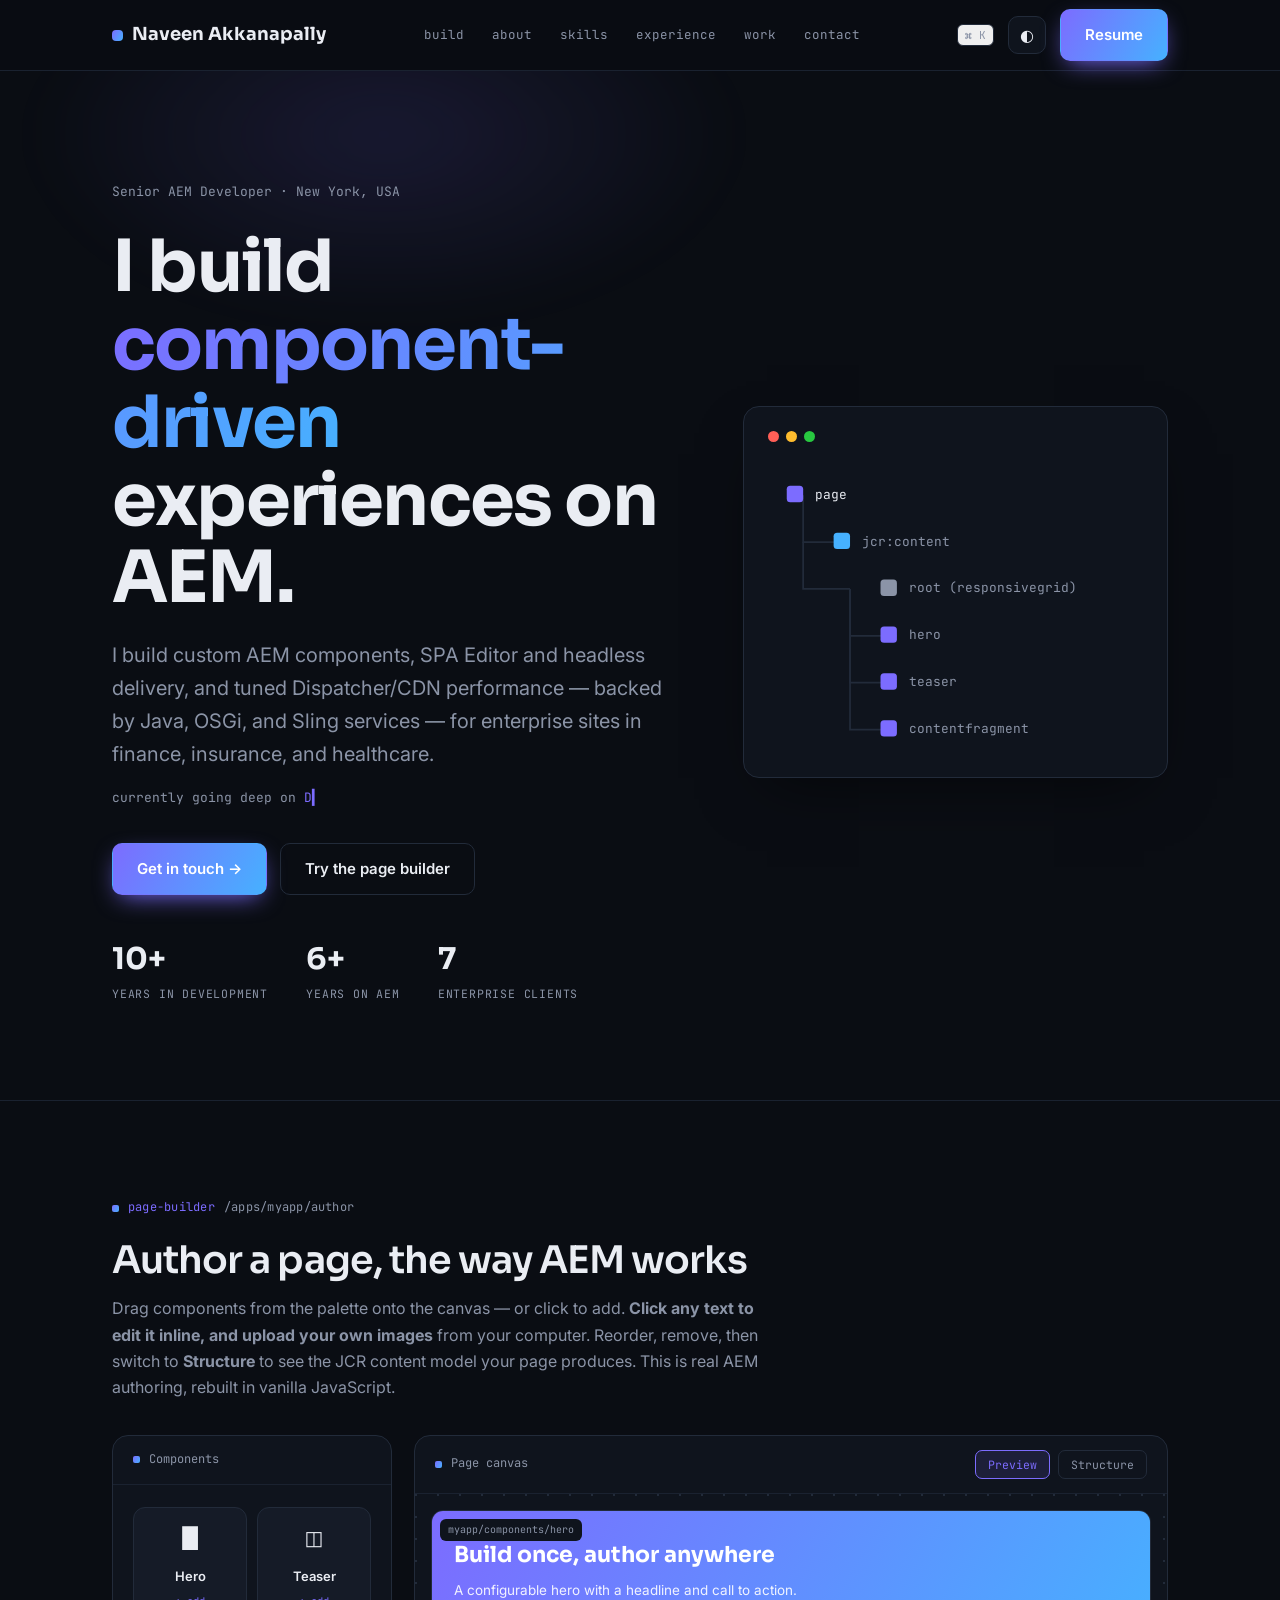
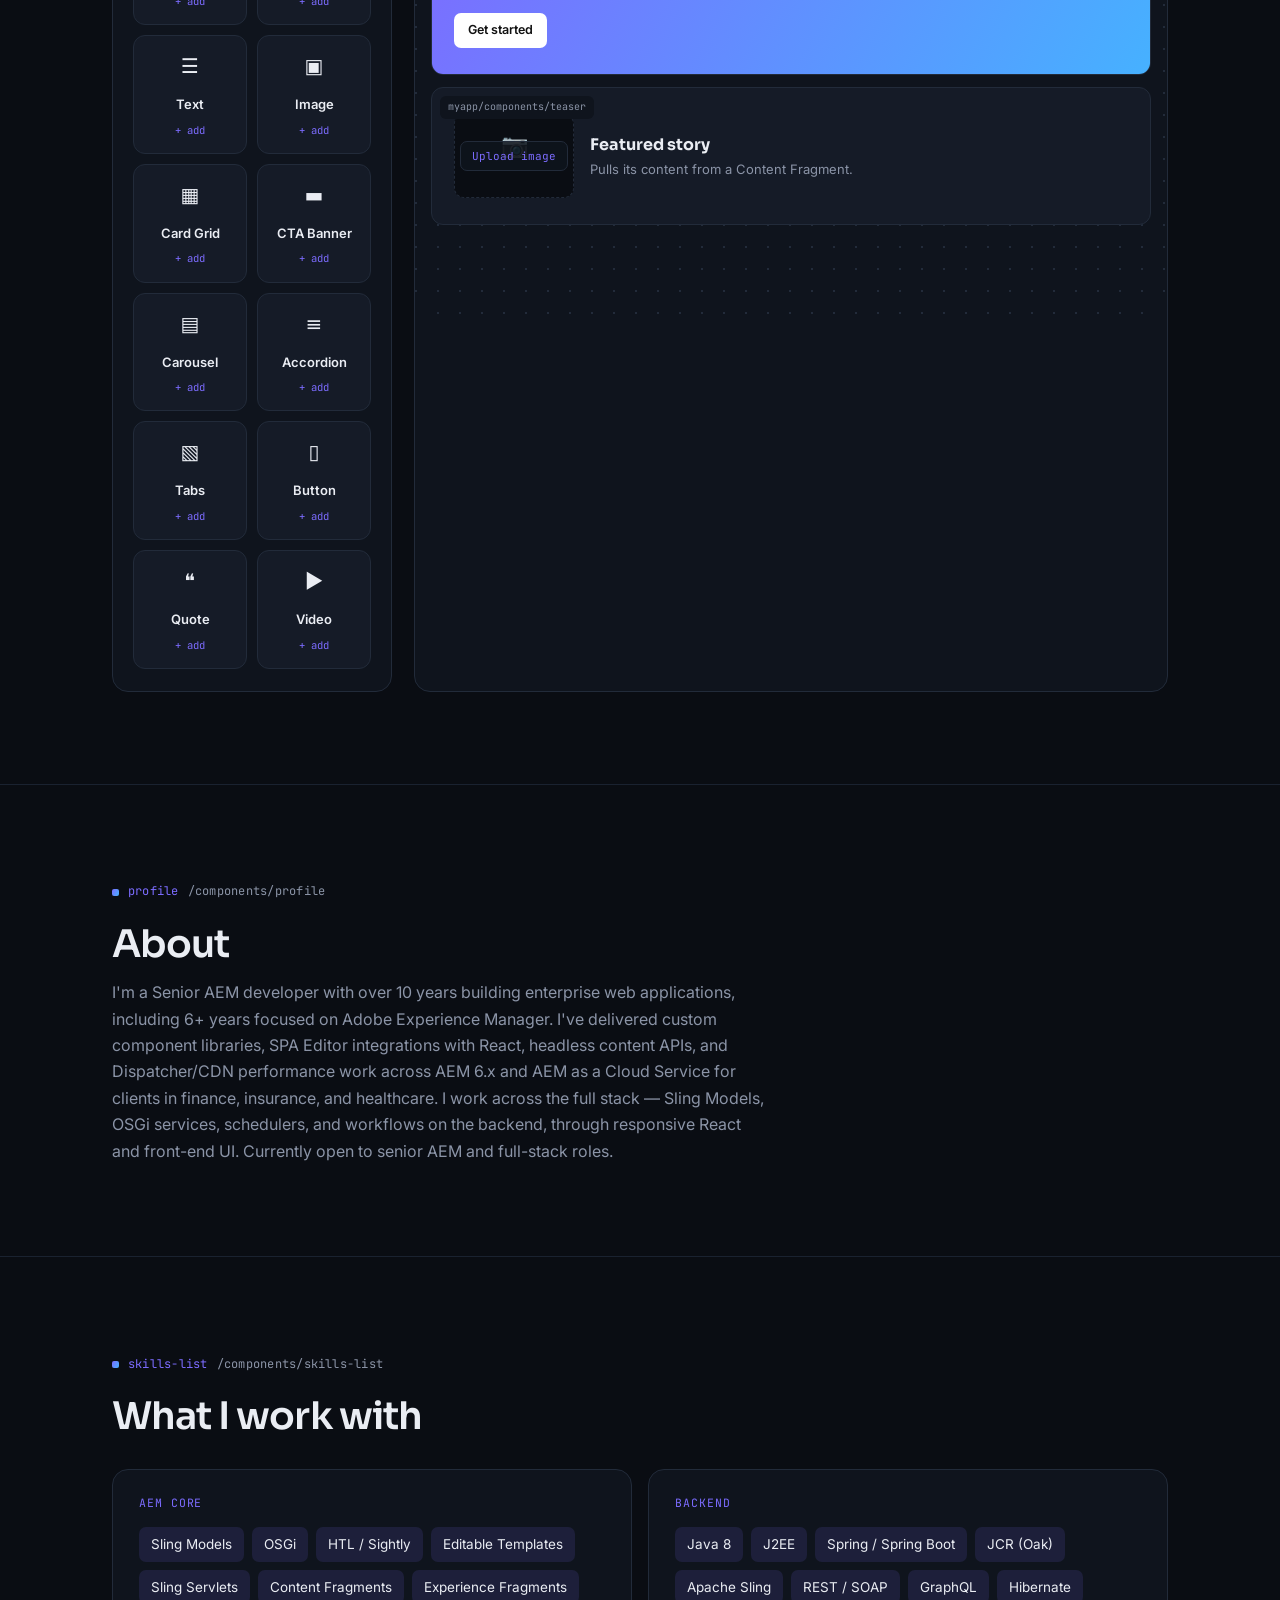
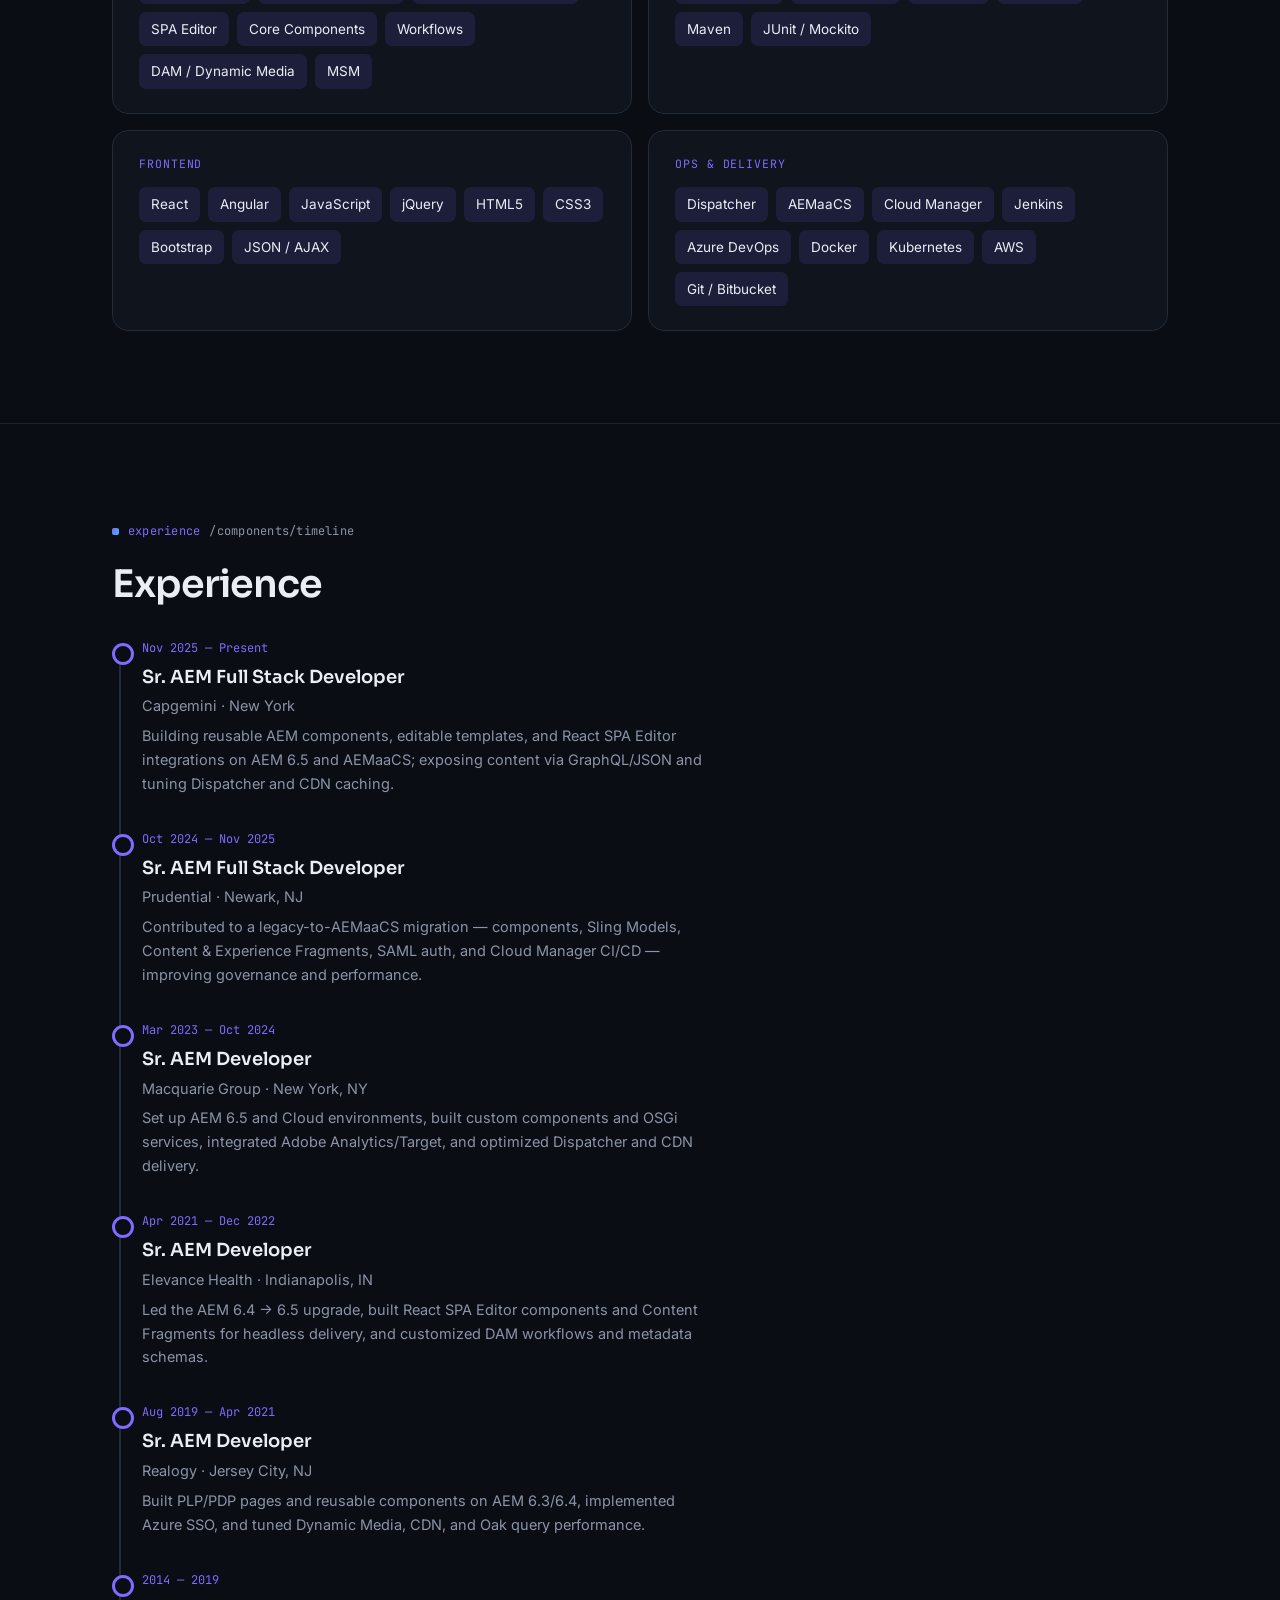
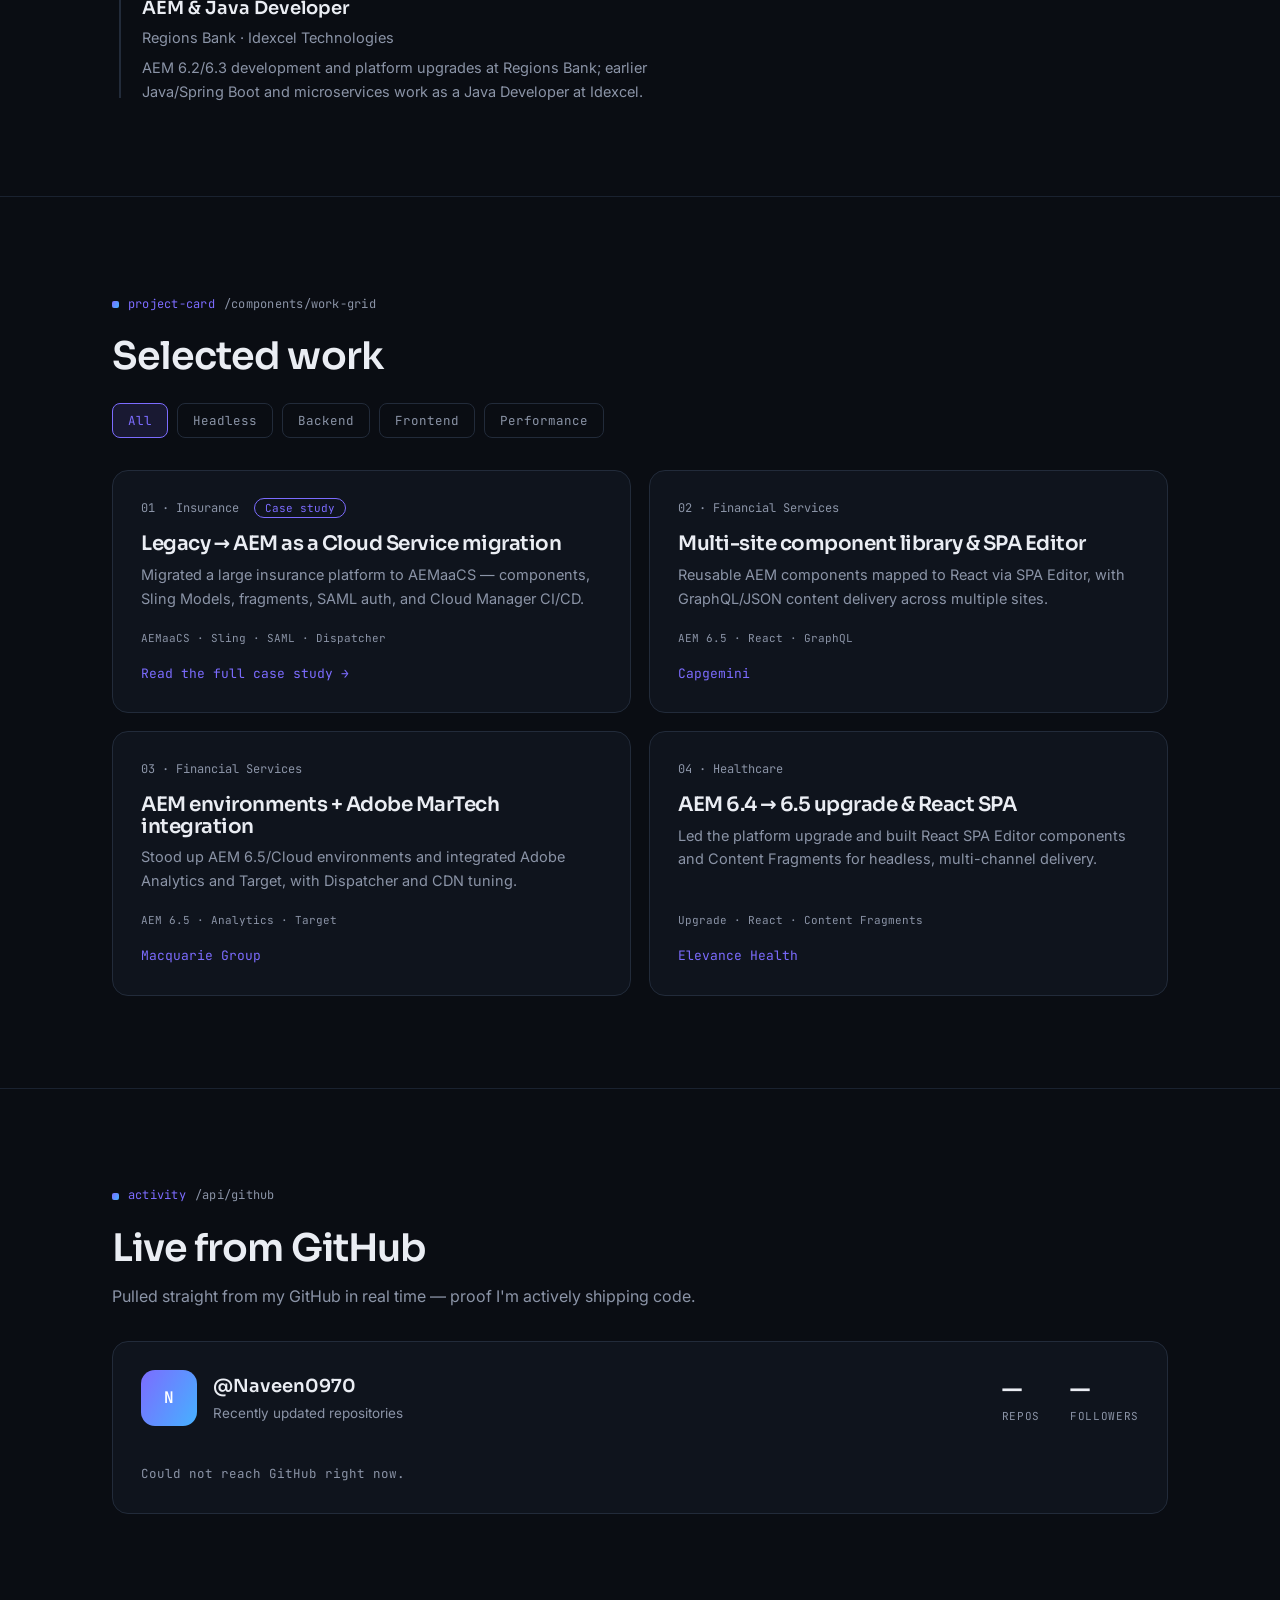
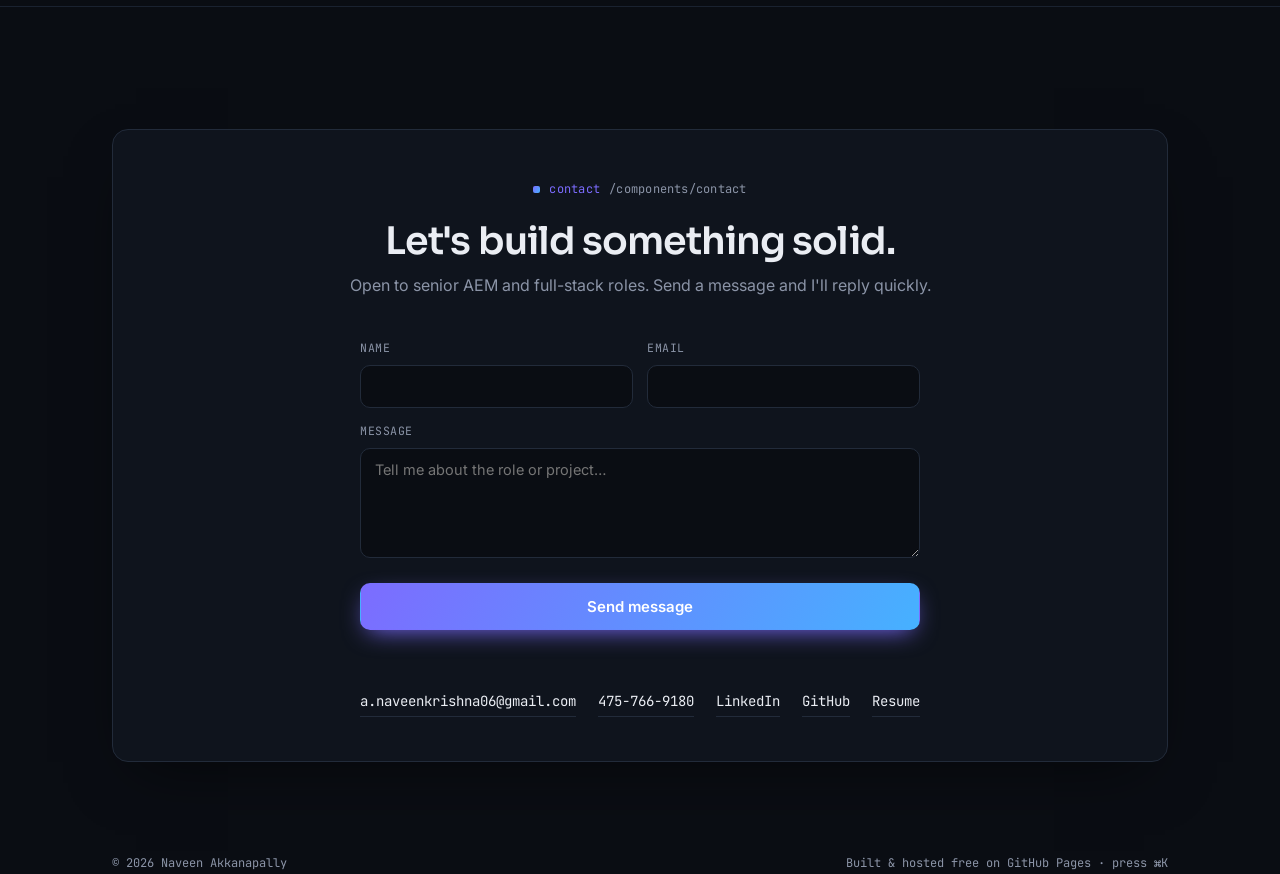
==== index.html @ 779c5dab "Add files via upload Add portfolio" ====
<!DOCTYPE html>
<!--
  ============================================================
  AEM DEVELOPER PORTFOLIO  — main page (v2, interactive)
  Edit anything in [SQUARE BRACKETS]. Deploy steps are in README.md
  ============================================================
-->
<html lang="en" data-theme="dark">
<head>
<meta charset="UTF-8" />
<meta name="viewport" content="width=device-width, initial-scale=1.0" />
<title>Naveen Akkanapally — Sr. AEM Developer</title>
<meta name="description" content="Naveen Akkanapally is a Senior AEM developer with 10+ years in enterprise web development and 6+ years on Adobe Experience Manager — component architecture, SPA Editor, headless delivery, and performance." />
<meta property="og:title" content="Naveen Akkanapally — Sr. AEM Developer" />
<meta property="og:description" content="Component-driven experiences on Adobe Experience Manager." />
<meta property="og:type" content="website" />
<link rel="icon" href="data:image/svg+xml,%3Csvg xmlns='http://www.w3.org/2000/svg' viewBox='0 0 32 32'%3E%3Crect width='32' height='32' rx='8' fill='%237C6CFF'/%3E%3Ctext x='16' y='22' font-size='16' font-family='monospace' fill='white' text-anchor='middle'%3EA%3C/text%3E%3C/svg%3E" />
<link rel="preconnect" href="https://fonts.googleapis.com" />
<link rel="preconnect" href="https://fonts.gstatic.com" crossorigin />
<link href="https://fonts.googleapis.com/css2?family=Sora:wght@400;500;600;700&family=Inter:wght@400;500;600&family=JetBrains+Mono:wght@400;500&display=swap" rel="stylesheet" />
<link rel="stylesheet" href="style.css" />
</head>
<body>

<div class="scroll-progress" id="scrollProgress"></div>

<nav class="nav">
  <div class="wrap nav-inner">
    <div class="brand"><span class="dot"></span>Naveen Akkanapally</div>
    <div class="nav-mid">
      <a href="#playground">build</a>
      <a href="#about">about</a>
      <a href="#skills">skills</a>
      <a href="#experience">experience</a>
      <a href="#work">work</a>
      <a href="#contact">contact</a>
    </div>
    <div class="nav-right">
      <button class="kbd-hint" id="cmdkTrigger" aria-label="Open command palette">&#8984; K</button>
      <button class="theme-toggle" id="themeToggle" aria-label="Toggle light/dark theme">&#9680;</button>
      <a class="btn btn-primary" href="[link-to-resume.pdf]">Resume</a>
    </div>
  </div>
</nav>

<!-- ============ HERO ============ -->
<header class="hero">
  <div class="hero-glow"></div>
  <div class="wrap hero-grid">
    <div>
      <div class="role">Senior AEM Developer &middot; New York, USA</div>
      <h1>I build <span class="grad-text">component-driven</span> experiences on AEM.</h1>
      <p class="lead">I build custom AEM components, SPA Editor and headless delivery, and tuned Dispatcher/CDN performance — backed by Java, OSGi, and Sling services — for enterprise sites in finance, insurance, and healthcare.</p>
      <div class="rotator-line">currently going deep on <span class="rotator" id="rotator"></span></div>
      <div class="cta-row">
        <a class="btn btn-primary" href="#contact">Get in touch &rarr;</a>
        <a class="btn btn-ghost" href="#playground">Try the page builder</a>
      </div>
      <div class="stat-row">
        <div class="stat"><div class="n">10+</div><div class="l">Years in development</div></div>
        <div class="stat"><div class="n">6+</div><div class="l">Years on AEM</div></div>
        <div class="stat"><div class="n">7</div><div class="l">Enterprise clients</div></div>
      </div>
    </div>
    <div class="tree-card reveal">
      <div class="barbar"><i></i><i></i><i></i></div>
      <div class="tree">
        <svg viewBox="0 0 320 250" xmlns="http://www.w3.org/2000/svg" id="treeSvg">
          <g stroke="var(--border)" stroke-width="1.5" fill="none" class="tlines">
            <path d="M30 30 V70 H70" /><path d="M30 70 V110 H70" />
            <path d="M70 110 V150 H110" /><path d="M70 110 V190 H110" /><path d="M70 110 V230 H110" />
          </g>
          <g class="tnodes">
            <g class="tnode"><rect x="16" y="22" width="14" height="14" rx="3" fill="var(--accent)"/><text x="40" y="33" class="node-label root">page</text></g>
            <g class="tnode"><rect x="56" y="62" width="14" height="14" rx="3" fill="var(--accent-2)"/><text x="80" y="73" class="node-label">jcr:content</text></g>
            <g class="tnode"><rect x="96" y="102" width="14" height="14" rx="3" fill="var(--muted)"/><text x="120" y="113" class="node-label">root (responsivegrid)</text></g>
            <g class="tnode"><rect x="96" y="142" width="14" height="14" rx="3" fill="var(--accent)"/><text x="120" y="153" class="node-label">hero</text></g>
            <g class="tnode"><rect x="96" y="182" width="14" height="14" rx="3" fill="var(--accent)"/><text x="120" y="193" class="node-label">teaser</text></g>
            <g class="tnode"><rect x="96" y="222" width="14" height="14" rx="3" fill="var(--accent)"/><text x="120" y="233" class="node-label">contentfragment</text></g>
          </g>
        </svg>
      </div>
    </div>
  </div>
</header>

<!-- ============ PAGE BUILDER (centerpiece) ============ -->
<section id="playground">
  <div class="wrap">
    <div class="eyebrow reveal">page-builder <span class="dim">/apps/myapp/author</span></div>
    <h2 class="reveal">Author a page, the way AEM works</h2>
    <p class="body reveal">Drag components from the palette onto the canvas — or click to add. <strong>Click any text to edit it inline, and upload your own images</strong> from your computer. Reorder, remove, then switch to <strong>Structure</strong> to see the JCR content model your page produces. This is real AEM authoring, rebuilt in vanilla JavaScript.</p>

    <div class="builder" id="builder">
      <div class="builder-grid reveal">
        <!-- palette -->
        <div class="palette panel">
          <div class="panel-head"><span class="d"></span>Components</div>
          <div class="panel-body">
            <div class="palette-item" draggable="true" data-type="hero"><span class="ico">&#9608;</span><span class="nm">Hero</span><span class="add">+ add</span></div>
            <div class="palette-item" draggable="true" data-type="teaser"><span class="ico">&#9707;</span><span class="nm">Teaser</span><span class="add">+ add</span></div>
            <div class="palette-item" draggable="true" data-type="text"><span class="ico">&#9776;</span><span class="nm">Text</span><span class="add">+ add</span></div>
            <div class="palette-item" draggable="true" data-type="image"><span class="ico">&#9635;</span><span class="nm">Image</span><span class="add">+ add</span></div>
            <div class="palette-item" draggable="true" data-type="grid"><span class="ico">&#9638;</span><span class="nm">Card Grid</span><span class="add">+ add</span></div>
            <div class="palette-item" draggable="true" data-type="cta"><span class="ico">&#9644;</span><span class="nm">CTA Banner</span><span class="add">+ add</span></div>
            <div class="palette-item" draggable="true" data-type="carousel"><span class="ico">&#9636;</span><span class="nm">Carousel</span><span class="add">+ add</span></div>
            <div class="palette-item" draggable="true" data-type="accordion"><span class="ico">&#8801;</span><span class="nm">Accordion</span><span class="add">+ add</span></div>
            <div class="palette-item" draggable="true" data-type="tabs"><span class="ico">&#9639;</span><span class="nm">Tabs</span><span class="add">+ add</span></div>
            <div class="palette-item" draggable="true" data-type="button"><span class="ico">&#9647;</span><span class="nm">Button</span><span class="add">+ add</span></div>
            <div class="palette-item" draggable="true" data-type="quote"><span class="ico">&#10077;</span><span class="nm">Quote</span><span class="add">+ add</span></div>
            <div class="palette-item" draggable="true" data-type="video"><span class="ico">&#9654;</span><span class="nm">Video</span><span class="add">+ add</span></div>
          </div>
        </div>
        <!-- canvas -->
        <div class="panel canvas-wrap">
          <div class="panel-head"><span class="d"></span>Page canvas
            <div class="builder-tabs">
              <button id="tabPreview" class="active">Preview</button>
              <button id="tabStructure">Structure</button>
            </div>
          </div>
          <div class="canvas" id="canvas"></div>
          <div class="structure-view" id="structureView"></div>
        </div>
      </div>
    </div>
  </div>
</section>

<!-- ============ ABOUT ============ -->
<section id="about">
  <div class="wrap">
    <div class="eyebrow reveal">profile <span class="dim">/components/profile</span></div>
    <h2 class="reveal">About</h2>
    <p class="body reveal">I'm a Senior AEM developer with over 10 years building enterprise web applications, including 6+ years focused on Adobe Experience Manager. I've delivered custom component libraries, SPA Editor integrations with React, headless content APIs, and Dispatcher/CDN performance work across AEM 6.x and AEM as a Cloud Service for clients in finance, insurance, and healthcare. I work across the full stack — Sling Models, OSGi services, schedulers, and workflows on the backend, through responsive React and front-end UI. Currently open to senior AEM and full-stack roles.</p>
  </div>
</section>

<!-- ============ SKILLS ============ -->
<section id="skills">
  <div class="wrap">
    <div class="eyebrow reveal">skills-list <span class="dim">/components/skills-list</span></div>
    <h2 class="reveal">What I work with</h2>
    <div class="skills-grid">
      <div class="skill-card reveal"><div class="label">AEM Core</div><div class="chips"><span class="chip">Sling Models</span><span class="chip">OSGi</span><span class="chip">HTL / Sightly</span><span class="chip">Editable Templates</span><span class="chip">Sling Servlets</span><span class="chip">Content Fragments</span><span class="chip">Experience Fragments</span><span class="chip">SPA Editor</span><span class="chip">Core Components</span><span class="chip">Workflows</span><span class="chip">DAM / Dynamic Media</span><span class="chip">MSM</span></div></div>
      <div class="skill-card reveal"><div class="label">Backend</div><div class="chips"><span class="chip">Java 8</span><span class="chip">J2EE</span><span class="chip">Spring / Spring Boot</span><span class="chip">JCR (Oak)</span><span class="chip">Apache Sling</span><span class="chip">REST / SOAP</span><span class="chip">GraphQL</span><span class="chip">Hibernate</span><span class="chip">Maven</span><span class="chip">JUnit / Mockito</span></div></div>
      <div class="skill-card reveal"><div class="label">Frontend</div><div class="chips"><span class="chip">React</span><span class="chip">Angular</span><span class="chip">JavaScript</span><span class="chip">jQuery</span><span class="chip">HTML5</span><span class="chip">CSS3</span><span class="chip">Bootstrap</span><span class="chip">JSON / AJAX</span></div></div>
      <div class="skill-card reveal"><div class="label">Ops &amp; Delivery</div><div class="chips"><span class="chip">Dispatcher</span><span class="chip">AEMaaCS</span><span class="chip">Cloud Manager</span><span class="chip">Jenkins</span><span class="chip">Azure DevOps</span><span class="chip">Docker</span><span class="chip">Kubernetes</span><span class="chip">AWS</span><span class="chip">Git / Bitbucket</span></div></div>
    </div>
    
  </div>
</section>

<!-- ============ EXPERIENCE ============ -->
<section id="experience">
  <div class="wrap">
    <div class="eyebrow reveal">experience <span class="dim">/components/timeline</span></div>
    <h2 class="reveal">Experience</h2>
    <div class="timeline">
      <div class="tl-item reveal"><div class="when">Nov 2025 — Present</div><div class="what">Sr. AEM Full Stack Developer</div><div class="where">Capgemini &middot; New York</div><p>Building reusable AEM components, editable templates, and React SPA Editor integrations on AEM 6.5 and AEMaaCS; exposing content via GraphQL/JSON and tuning Dispatcher and CDN caching.</p></div>
      <div class="tl-item reveal"><div class="when">Oct 2024 — Nov 2025</div><div class="what">Sr. AEM Full Stack Developer</div><div class="where">Prudential &middot; Newark, NJ</div><p>Contributed to a legacy-to-AEMaaCS migration — components, Sling Models, Content &amp; Experience Fragments, SAML auth, and Cloud Manager CI/CD — improving governance and performance.</p></div>
      <div class="tl-item reveal"><div class="when">Mar 2023 — Oct 2024</div><div class="what">Sr. AEM Developer</div><div class="where">Macquarie Group &middot; New York, NY</div><p>Set up AEM 6.5 and Cloud environments, built custom components and OSGi services, integrated Adobe Analytics/Target, and optimized Dispatcher and CDN delivery.</p></div>
      <div class="tl-item reveal"><div class="when">Apr 2021 — Dec 2022</div><div class="what">Sr. AEM Developer</div><div class="where">Elevance Health &middot; Indianapolis, IN</div><p>Led the AEM 6.4 → 6.5 upgrade, built React SPA Editor components and Content Fragments for headless delivery, and customized DAM workflows and metadata schemas.</p></div>
      <div class="tl-item reveal"><div class="when">Aug 2019 — Apr 2021</div><div class="what">Sr. AEM Developer</div><div class="where">Realogy &middot; Jersey City, NJ</div><p>Built PLP/PDP pages and reusable components on AEM 6.3/6.4, implemented Azure SSO, and tuned Dynamic Media, CDN, and Oak query performance.</p></div>
      <div class="tl-item reveal"><div class="when">2014 — 2019</div><div class="what">AEM &amp; Java Developer</div><div class="where">Regions Bank &middot; Idexcel Technologies</div><p>AEM 6.2/6.3 development and platform upgrades at Regions Bank; earlier Java/Spring Boot and microservices work as a Java Developer at Idexcel.</p></div>
    </div>
  </div>
</section>

<!-- ============ WORK (filterable) ============ -->
<section id="work">
  <div class="wrap">
    <div class="eyebrow reveal">project-card <span class="dim">/components/work-grid</span></div>
    <h2 class="reveal">Selected work</h2>
    <div class="filters reveal">
      <button class="filter-btn active" data-filter="all">All</button>
      <button class="filter-btn" data-filter="headless">Headless</button>
      <button class="filter-btn" data-filter="backend">Backend</button>
      <button class="filter-btn" data-filter="frontend">Frontend</button>
      <button class="filter-btn" data-filter="performance">Performance</button>
    </div>
    <div class="work-grid">
      <a class="work-card reveal" href="case-study.html" data-tags="headless backend frontend performance">
        <div class="meta">01 &middot; Insurance <span class="feat">Case study</span></div>
        <h3>Legacy &rarr; AEM as a Cloud Service migration</h3>
        <p>Migrated a large insurance platform to AEMaaCS — components, Sling Models, fragments, SAML auth, and Cloud Manager CI/CD.</p>
        <div class="stack"><span>AEMaaCS</span><span>&middot;</span><span>Sling</span><span>&middot;</span><span>SAML</span><span>&middot;</span><span>Dispatcher</span></div>
        <div class="arrow">Read the full case study &rarr;</div>
      </a>
      <div class="work-card reveal" data-tags="backend frontend headless">
        <div class="meta">02 &middot; Financial Services</div>
        <h3>Multi-site component library &amp; SPA Editor</h3>
        <p>Reusable AEM components mapped to React via SPA Editor, with GraphQL/JSON content delivery across multiple sites.</p>
        <div class="stack"><span>AEM 6.5</span><span>&middot;</span><span>React</span><span>&middot;</span><span>GraphQL</span></div>
        <div class="arrow">Capgemini</div>
      </div>
      <div class="work-card reveal" data-tags="frontend performance backend">
        <div class="meta">03 &middot; Financial Services</div>
        <h3>AEM environments + Adobe MarTech integration</h3>
        <p>Stood up AEM 6.5/Cloud environments and integrated Adobe Analytics and Target, with Dispatcher and CDN tuning.</p>
        <div class="stack"><span>AEM 6.5</span><span>&middot;</span><span>Analytics</span><span>&middot;</span><span>Target</span></div>
        <div class="arrow">Macquarie Group</div>
      </div>
      <div class="work-card reveal" data-tags="headless frontend">
        <div class="meta">04 &middot; Healthcare</div>
        <h3>AEM 6.4 &rarr; 6.5 upgrade &amp; React SPA</h3>
        <p>Led the platform upgrade and built React SPA Editor components and Content Fragments for headless, multi-channel delivery.</p>
        <div class="stack"><span>Upgrade</span><span>&middot;</span><span>React</span><span>&middot;</span><span>Content Fragments</span></div>
        <div class="arrow">Elevance Health</div>
      </div>
    </div>
    
  </div>
</section>

<!-- ============ GITHUB ACTIVITY ============ -->
<section id="github">
  <div class="wrap">
    <div class="eyebrow reveal">activity <span class="dim">/api/github</span></div>
    <h2 class="reveal">Live from GitHub</h2>
    <p class="body reveal">Pulled straight from my GitHub in real time — proof I'm actively shipping code.</p>
    <!-- Put your GitHub username in data-user below to activate this -->
    <div class="gh-card reveal" id="ghCard" data-user="Naveen0970">
      <div class="gh-top">
        <div class="gh-avatar" id="ghAvatar">A</div>
        <div>
          <div style="font-family:var(--display);font-weight:600;font-size:18px;">@Naveen0970</div>
          <div style="color:var(--muted);font-size:13.5px;">Recently updated repositories</div>
        </div>
        <div class="gh-stats">
          <div class="s"><div class="n" id="ghRepos">—</div><div class="l">Repos</div></div>
          <div class="s"><div class="n" id="ghFollowers">—</div><div class="l">Followers</div></div>
        </div>
      </div>
      <div class="gh-repos" id="ghRepoList"></div>
      <div class="gh-note" id="ghNote"></div>
    </div>
  </div>
</section>

<!-- ============ CONTACT ============ -->
<section id="contact">
  <div class="wrap">
    <div class="contact-card reveal">
      <div class="eyebrow" style="justify-content:center;">contact <span class="dim">/components/contact</span></div>
      <h2>Let's build something solid.</h2>
      <p class="body" style="margin:0 auto;">Open to senior AEM and full-stack roles. Send a message and I'll reply quickly.</p>
      <!-- Create a free form at formspree.io and paste its URL in action="" below -->
      <form class="form" id="contactForm" action="[https://formspree.io/f/your-form-id]" method="POST">
        <div class="form-row">
          <div><label>Name</label><input type="text" name="name" required /></div>
          <div><label>Email</label><input type="email" name="email" required /></div>
        </div>
        <label>Message</label>
        <textarea name="message" required placeholder="Tell me about the role or project…"></textarea>
        <button class="btn btn-primary" type="submit">Send message</button>
        <div class="form-status" id="formStatus"></div>
      </form>
      <div class="links-row">
        <a href="mailto:a.naveenkrishna06@gmail.com">a.naveenkrishna06@gmail.com</a>
        <a href="tel:+14757669180">475-766-9180</a>
        <a href="[https://linkedin.com/in/yourprofile]">LinkedIn</a>
        <a href="https://github.com/Naveen0970" target="_blank" rel="noopener">GitHub</a>
        <a href="[link-to-resume.pdf]">Resume</a>
      </div>
    </div>
  </div>
</section>

<footer class="wrap">
  <span>&copy; <span id="year"></span> Naveen Akkanapally</span>
  <span>Built &amp; hosted free on GitHub Pages &middot; press &#8984;K</span>
</footer>

<!-- command palette -->
<div class="cmdk-overlay" id="cmdk">
  <div class="cmdk">
    <input class="cmdk-input" id="cmdkInput" placeholder="Type a command or jump to a section…" />
    <div class="cmdk-list" id="cmdkList"></div>
  </div>
</div>

<script src="script.js"></script>
</body>
</html>
---- style.css ----
/* =========================================================
   AEM DEVELOPER PORTFOLIO — shared styles
   Theme: "Engineering tool" — dark default + light toggle
   ========================================================= */

:root {
  /* dark (default) */
  --bg: #0A0D13;
  --bg-2: #0F141D;
  --bg-3: #151B27;
  --border: #222B3A;
  --border-soft: #1A2230;
  --text: #EAEDF3;
  --muted: #8B94A7;
  --accent: #7C6CFF;
  --accent-2: #46B1FF;
  --accent-soft: rgba(124,108,255,0.13);
  --grad: linear-gradient(120deg, #7C6CFF 0%, #46B1FF 100%);
  --shadow: 0 24px 60px -24px rgba(0,0,0,0.6);

  --display: "Sora", system-ui, sans-serif;
  --body: "Inter", system-ui, sans-serif;
  --mono: "JetBrains Mono", ui-monospace, monospace;
  --max: 1120px;
  --radius: 16px;
}

[data-theme="light"] {
  --bg: #F5F6F9;
  --bg-2: #FFFFFF;
  --bg-3: #FFFFFF;
  --border: #E4E8EF;
  --border-soft: #EDF0F5;
  --text: #131722;
  --muted: #586173;
  --accent: #5B4BE0;
  --accent-2: #2A7DEF;
  --accent-soft: rgba(91,75,224,0.09);
  --grad: linear-gradient(120deg, #5B4BE0 0%, #2A7DEF 100%);
  --shadow: 0 24px 50px -28px rgba(20,30,60,0.22);
}

* { box-sizing: border-box; margin: 0; padding: 0; }
html { scroll-behavior: smooth; }

body {
  background: var(--bg);
  color: var(--text);
  font-family: var(--body);
  line-height: 1.65;
  -webkit-font-smoothing: antialiased;
  overflow-x: hidden;
  transition: background .4s ease, color .4s ease;
}

a { color: inherit; text-decoration: none; }
::selection { background: var(--accent); color: #fff; }

.wrap { max-width: var(--max); margin: 0 auto; padding: 0 32px; }
@media (max-width: 600px){ .wrap { padding: 0 20px; } }

/* keyboard focus */
a:focus-visible, button:focus-visible, select:focus-visible, input:focus-visible {
  outline: 2px solid var(--accent);
  outline-offset: 3px;
  border-radius: 6px;
}

/* ---------- Eyebrow / mono tags (signature: AEM component paths) ---------- */
.eyebrow {
  font-family: var(--mono); font-size: 12px; letter-spacing: .02em;
  color: var(--accent); display: inline-flex; align-items: center; gap: 9px;
  margin-bottom: 22px;
}
.eyebrow::before {
  content: ""; width: 7px; height: 7px; border-radius: 2px;
  background: var(--grad); display: inline-block;
}
.eyebrow .dim { color: var(--muted); }

/* ---------- Headings ---------- */
h1, h2, h3 { font-family: var(--display); letter-spacing: -0.025em; line-height: 1.08; }
h1 { font-size: clamp(38px, 6.5vw, 72px); font-weight: 700; }
h2 { font-size: clamp(26px, 3.8vw, 38px); font-weight: 600; margin-bottom: 14px; }
h3 { font-size: 20px; font-weight: 600; }
.grad-text {
  background: var(--grad); -webkit-background-clip: text;
  background-clip: text; color: transparent;
}
.lead { font-size: clamp(17px, 2vw, 20px); color: var(--muted); max-width: 60ch; }
p.body { color: var(--muted); max-width: 66ch; }

/* ---------- Buttons ---------- */
.btn {
  font-family: var(--body); font-weight: 600; font-size: 15px;
  padding: 13px 24px; border-radius: 10px; display: inline-flex;
  align-items: center; gap: 9px; cursor: pointer; border: 1px solid transparent;
  transition: transform .16s ease, box-shadow .2s ease, background .2s ease, border-color .2s ease;
}
.btn-primary { background: var(--grad); color: #fff; box-shadow: 0 8px 24px -8px var(--accent); }
.btn-primary:hover { transform: translateY(-2px); box-shadow: 0 14px 30px -10px var(--accent); }
.btn-ghost { background: transparent; color: var(--text); border-color: var(--border); }
.btn-ghost:hover { border-color: var(--accent); color: var(--accent); }

/* ---------- Nav ---------- */
.nav {
  position: sticky; top: 0; z-index: 100;
  background: color-mix(in srgb, var(--bg) 82%, transparent);
  backdrop-filter: blur(14px);
  border-bottom: 1px solid var(--border-soft);
}
.nav-inner { display: flex; align-items: center; justify-content: space-between; height: 70px; }
.brand { font-family: var(--display); font-weight: 700; font-size: 18px; display: flex; align-items: center; gap: 9px; }
.brand .dot { width: 11px; height: 11px; border-radius: 4px; background: var(--grad); }
.nav-mid { display: flex; gap: 28px; }
.nav-mid a { font-family: var(--mono); font-size: 12.5px; color: var(--muted); transition: color .18s ease; }
.nav-mid a:hover { color: var(--text); }
.nav-right { display: flex; align-items: center; gap: 14px; }
.theme-toggle {
  width: 38px; height: 38px; border-radius: 10px; border: 1px solid var(--border);
  background: var(--bg-2); color: var(--text); cursor: pointer; font-size: 16px;
  display: grid; place-items: center; transition: border-color .2s ease, transform .2s ease;
}
.theme-toggle:hover { border-color: var(--accent); transform: rotate(-12deg); }
@media (max-width: 760px){ .nav-mid { display: none; } }

/* ---------- Sections ---------- */
section { padding: 92px 0; border-bottom: 1px solid var(--border-soft); }
section:last-of-type { border-bottom: none; }

/* ---------- Hero ---------- */
.hero { position: relative; padding: 110px 0 96px; border-bottom: 1px solid var(--border-soft); overflow: hidden; }
.hero-glow {
  position: absolute; inset: -20% 30% auto -10%; height: 540px;
  background: radial-gradient(closest-side, var(--accent-soft), transparent 70%);
  filter: blur(20px); pointer-events: none; z-index: 0;
}
.hero-grid {
  position: relative; z-index: 1;
  display: grid; grid-template-columns: 1.15fr 0.85fr; gap: 56px; align-items: center;
}
@media (max-width: 880px){ .hero-grid { grid-template-columns: 1fr; gap: 44px; } }
.hero .role { font-family: var(--mono); font-size: 13px; color: var(--muted); margin-bottom: 26px; }
.hero h1 { margin-bottom: 22px; }
.stat-row { display: flex; gap: 38px; margin-top: 40px; flex-wrap: wrap; }
.stat .n { font-family: var(--display); font-weight: 700; font-size: 30px; }
.stat .l { font-family: var(--mono); font-size: 11.5px; color: var(--muted); text-transform: uppercase; letter-spacing: .07em; }
.cta-row { display: flex; flex-wrap: wrap; gap: 13px; margin-top: 34px; }

/* content tree visual */
.tree-card {
  background: var(--bg-2); border: 1px solid var(--border); border-radius: var(--radius);
  padding: 24px; box-shadow: var(--shadow); position: relative;
}
.tree-card .barbar { display: flex; gap: 7px; margin-bottom: 18px; }
.tree-card .barbar i { width: 11px; height: 11px; border-radius: 50%; background: var(--border); display: block; }
.tree-card .barbar i:first-child { background: #ff5f57; } .tree-card .barbar i:nth-child(2){ background:#febc2e;} .tree-card .barbar i:nth-child(3){ background:#28c840;}
.tree svg { width: 100%; height: auto; display: block; }
.tree .node-label { font-family: var(--mono); font-size: 11px; fill: var(--muted); }
.tree .node-label.root { fill: var(--text); }

/* ---------- Component Playground (signature) ---------- */
.pg-grid { display: grid; grid-template-columns: 0.9fr 1.1fr; gap: 22px; margin-top: 34px; }
@media (max-width: 860px){ .pg-grid { grid-template-columns: 1fr; } }
.panel { background: var(--bg-2); border: 1px solid var(--border); border-radius: var(--radius); overflow: hidden; }
.panel-head {
  display: flex; align-items: center; gap: 9px; padding: 14px 20px;
  border-bottom: 1px solid var(--border-soft); font-family: var(--mono); font-size: 12px; color: var(--muted);
}
.panel-head .d { width: 7px; height: 7px; border-radius: 2px; background: var(--grad); }
.panel-body { padding: 22px 20px; }

.field { margin-bottom: 18px; }
.field:last-child { margin-bottom: 0; }
.field > label { display: block; font-family: var(--mono); font-size: 11.5px; color: var(--muted); margin-bottom: 9px; text-transform: uppercase; letter-spacing: .06em; }
.seg { display: flex; gap: 6px; flex-wrap: wrap; }
.seg button {
  font-family: var(--body); font-size: 13.5px; padding: 8px 13px; border-radius: 8px;
  border: 1px solid var(--border); background: transparent; color: var(--muted); cursor: pointer;
  transition: all .16s ease;
}
.seg button:hover { color: var(--text); border-color: var(--accent); }
.seg button.active { background: var(--accent-soft); color: var(--accent); border-color: var(--accent); }
.switch { display: inline-flex; align-items: center; gap: 10px; cursor: pointer; user-select: none; }
.switch .track { width: 44px; height: 25px; border-radius: 20px; background: var(--border); position: relative; transition: background .2s ease; }
.switch .track::after { content:""; position:absolute; top:3px; left:3px; width:19px; height:19px; border-radius:50%; background:#fff; transition: transform .2s ease; }
.switch.on .track { background: var(--accent); }
.switch.on .track::after { transform: translateX(19px); }
.switch span.lbl { font-size: 14px; }

/* live preview */
.preview-stage {
  min-height: 280px; display: grid; place-items: center; padding: 26px;
  background:
    radial-gradient(circle at 1px 1px, var(--border) 1px, transparent 0);
  background-size: 22px 22px;
}
.demo-comp {
  width: 100%; max-width: 380px; border-radius: 14px; padding: 26px;
  border: 1px solid var(--border); transition: all .3s ease; background: var(--bg-3);
}
.demo-comp[data-layout="center"] { text-align: center; }
.demo-comp .badge { font-family: var(--mono); font-size: 11px; padding: 4px 10px; border-radius: 20px; display: inline-block; margin-bottom: 14px; }
.demo-comp .ttl { font-family: var(--display); font-weight: 600; font-size: 22px; margin-bottom: 8px; }
.demo-comp .txt { color: var(--muted); font-size: 14px; }
.demo-comp .thumb { width: 100%; height: 110px; border-radius: 10px; margin-bottom: 16px; }
.demo-comp .cbtn { margin-top: 16px; font-size: 13px; font-weight: 600; padding: 9px 16px; border-radius: 8px; color:#fff; display:inline-block; }

/* accent palettes for the demo */
.acc-iris   { --c1:#7C6CFF; --c2:#46B1FF; }
.acc-emerald{ --c1:#13B981; --c2:#3DD68C; }
.acc-amber  { --c1:#F59E0B; --c2:#FBBF24; }
.demo-comp .badge { background: color-mix(in srgb, var(--c1) 16%, transparent); color: var(--c1); }
.demo-comp .thumb { background: linear-gradient(120deg, var(--c1), var(--c2)); }
.demo-comp .cbtn  { background: linear-gradient(120deg, var(--c1), var(--c2)); }

.code-readout {
  font-family: var(--mono); font-size: 12px; line-height: 1.8; color: var(--muted);
  padding: 16px 20px; border-top: 1px solid var(--border-soft); background: var(--bg);
  white-space: pre; overflow-x: auto;
}
.code-readout .key { color: var(--accent); }
.code-readout .val { color: var(--text); }

/* ---------- Skills ---------- */
.skills-grid { display: grid; grid-template-columns: repeat(2,1fr); gap: 16px; margin-top: 32px; }
@media (max-width: 700px){ .skills-grid { grid-template-columns: 1fr; } }
.skill-card { background: var(--bg-2); border: 1px solid var(--border); border-radius: var(--radius); padding: 24px 26px; transition: border-color .2s ease, transform .2s ease; }
.skill-card:hover { border-color: var(--accent); transform: translateY(-3px); }
.skill-card .label { font-family: var(--mono); font-size: 11.5px; color: var(--accent); text-transform: uppercase; letter-spacing: .08em; margin-bottom: 14px; }
.chips { display: flex; flex-wrap: wrap; gap: 8px; }
.chip { font-size: 13.5px; background: var(--accent-soft); color: var(--text); padding: 6px 12px; border-radius: 7px; }

/* ---------- Timeline ---------- */
.timeline { margin-top: 34px; position: relative; padding-left: 30px; }
.timeline::before { content:""; position:absolute; left: 7px; top: 6px; bottom: 6px; width: 2px; background: var(--border); }
.tl-item { position: relative; padding-bottom: 34px; }
.tl-item:last-child { padding-bottom: 0; }
.tl-item::before { content:""; position:absolute; left: -30px; top: 4px; width: 16px; height: 16px; border-radius: 50%; background: var(--bg); border: 3px solid var(--accent); }
.tl-item .when { font-family: var(--mono); font-size: 12px; color: var(--accent); }
.tl-item .what { font-family: var(--display); font-weight: 600; font-size: 18px; margin: 4px 0 2px; }
.tl-item .where { color: var(--muted); font-size: 14.5px; }
.tl-item p { color: var(--muted); font-size: 14.5px; margin-top: 6px; max-width: 64ch; }

/* ---------- Work cards ---------- */
.work-grid { display: grid; grid-template-columns: repeat(2,1fr); gap: 18px; margin-top: 32px; }
@media (max-width: 760px){ .work-grid { grid-template-columns: 1fr; } }
.work-card {
  background: var(--bg-2); border: 1px solid var(--border); border-radius: var(--radius);
  padding: 28px; transition: border-color .2s ease, transform .2s ease; display: flex; flex-direction: column;
}
.work-card:hover { border-color: var(--accent); transform: translateY(-4px); }
.work-card .meta { font-family: var(--mono); font-size: 12px; color: var(--muted); margin-bottom: 14px; }
.work-card .feat { font-family: var(--mono); font-size: 11px; color: var(--accent); border: 1px solid var(--accent); border-radius: 20px; padding: 2px 10px; margin-left: 8px; }
.work-card p { color: var(--muted); font-size: 14.5px; margin: 8px 0 18px; }
.work-card .stack { display: flex; flex-wrap: wrap; gap: 7px; margin-top: auto; }
.work-card .stack span { font-family: var(--mono); font-size: 11px; color: var(--muted); }
.work-card .arrow { margin-top: 16px; font-family: var(--mono); font-size: 13px; color: var(--accent); }

/* ---------- Contact ---------- */
.contact-card {
  margin-top: 30px; background: var(--bg-2); border: 1px solid var(--border);
  border-radius: var(--radius); padding: 44px; text-align: center; box-shadow: var(--shadow);
}
.contact-card h2 { margin-bottom: 10px; }
.links-row { display: flex; flex-wrap: wrap; gap: 22px; justify-content: center; margin-top: 26px; }
.links-row a { font-family: var(--mono); font-size: 14px; border-bottom: 1px solid var(--border); padding-bottom: 3px; transition: color .18s ease, border-color .18s ease; }
.links-row a:hover { color: var(--accent); border-color: var(--accent); }

/* ---------- Footer ---------- */
footer { padding: 30px 0; color: var(--muted); font-family: var(--mono); font-size: 12px; display: flex; justify-content: space-between; flex-wrap: wrap; gap: 10px; }

/* ---------- Reveal animation ---------- */
.reveal { opacity: 0; transform: translateY(22px); transition: opacity .7s ease, transform .7s ease; }
.reveal.in { opacity: 1; transform: none; }

/* ---------- Case study specifics ---------- */
.cs-hero { padding: 70px 0 60px; border-bottom: 1px solid var(--border-soft); }
.back { font-family: var(--mono); font-size: 13px; color: var(--muted); display: inline-flex; gap: 7px; margin-bottom: 30px; transition: color .18s ease; }
.back:hover { color: var(--accent); }
.cs-meta { display: flex; flex-wrap: wrap; gap: 34px; margin-top: 30px; }
.cs-meta .m .k { font-family: var(--mono); font-size: 11px; text-transform: uppercase; letter-spacing: .07em; color: var(--muted); }
.cs-meta .m .v { font-weight: 600; margin-top: 4px; }
.prose { max-width: 70ch; }
.prose p { color: var(--muted); margin-top: 14px; }
.prose h2 { margin-top: 8px; }
.callout { border-left: 3px solid var(--accent); background: var(--accent-soft); padding: 16px 20px; border-radius: 0 10px 10px 0; margin-top: 20px; color: var(--text); }
pre.code {
  background: var(--bg-2); border: 1px solid var(--border); border-radius: 12px;
  padding: 20px; overflow-x: auto; font-family: var(--mono); font-size: 13px;
  line-height: 1.7; margin-top: 20px; color: var(--text);
}
pre.code .cm { color: var(--muted); }
pre.code .kw { color: var(--accent); }
pre.code .st { color: var(--accent-2); }
.metrics { display: grid; grid-template-columns: repeat(3,1fr); gap: 16px; margin-top: 30px; }
@media (max-width: 700px){ .metrics { grid-template-columns: 1fr; } }
.metric { background: var(--bg-2); border: 1px solid var(--border); border-radius: var(--radius); padding: 26px; text-align: center; }
.metric .big { font-family: var(--display); font-weight: 700; font-size: 40px; background: var(--grad); -webkit-background-clip: text; background-clip: text; color: transparent; }
.metric .cap { font-family: var(--mono); font-size: 12px; color: var(--muted); margin-top: 6px; }

/* architecture diagram */
.arch { margin-top: 26px; background: var(--bg-2); border: 1px solid var(--border); border-radius: var(--radius); padding: 26px; }
.arch svg { width: 100%; height: auto; display: block; }
.arch .lbl { font-family: var(--mono); font-size: 12px; fill: var(--text); }
.arch .sub { font-family: var(--mono); font-size: 10px; fill: var(--muted); }

@media (prefers-reduced-motion: reduce) {
  html { scroll-behavior: auto; }
  .reveal { opacity: 1; transform: none; transition: none; }
  *, *::before, *::after { animation-duration: .001ms !important; transition-duration: .001ms !important; }
}

/* =========================================================
   v2 — interactive upgrades
   ========================================================= */

/* scroll progress */
.scroll-progress {
  position: fixed; top: 0; left: 0; height: 3px; width: 0%;
  background: var(--grad); z-index: 200; transition: width .08s linear;
}

/* hero rotator */
.rotator-line { font-family: var(--mono); font-size: 13px; color: var(--muted); margin-top: 16px; min-height: 20px; }
.rotator { color: var(--accent); }
.rotator::after { content: "▍"; color: var(--accent); animation: blink 1.1s steps(1) infinite; }
@keyframes blink { 50% { opacity: 0; } }

/* ---------- Page builder (centerpiece) ---------- */
.builder-grid { display: grid; grid-template-columns: 280px 1fr; gap: 22px; margin-top: 34px; }
@media (max-width: 900px){ .builder-grid { grid-template-columns: 1fr; } }

.palette .panel-body { display: grid; grid-template-columns: 1fr 1fr; gap: 10px; }
.palette-item {
  border: 1px solid var(--border); border-radius: 12px; padding: 14px 12px; cursor: grab;
  background: var(--bg-3); text-align: center; transition: border-color .16s ease, transform .16s ease;
  user-select: none;
}
.palette-item:hover { border-color: var(--accent); transform: translateY(-2px); }
.palette-item:active { cursor: grabbing; }
.palette-item .ico { font-size: 20px; display: block; margin-bottom: 7px; }
.palette-item .nm { font-size: 13px; font-weight: 600; }
.palette-item .add { font-family: var(--mono); font-size: 10.5px; color: var(--accent); margin-top: 5px; display: block; }

.builder-tabs { display: flex; gap: 8px; margin-left: auto; }
.builder-tabs button {
  font-family: var(--mono); font-size: 11.5px; padding: 6px 12px; border-radius: 7px;
  border: 1px solid var(--border); background: transparent; color: var(--muted); cursor: pointer;
}
.builder-tabs button.active { background: var(--accent-soft); color: var(--accent); border-color: var(--accent); }

.canvas-wrap { position: relative; }
.canvas {
  min-height: 420px; padding: 16px; display: flex; flex-direction: column; gap: 12px;
  background: radial-gradient(circle at 1px 1px, var(--border) 1px, transparent 0); background-size: 22px 22px;
  border-radius: 0 0 var(--radius) var(--radius); transition: background .2s ease;
}
.canvas.drag-over { outline: 2px dashed var(--accent); outline-offset: -8px; background-color: var(--accent-soft); }
.canvas-empty {
  margin: auto; text-align: center; color: var(--muted); font-size: 14px; max-width: 30ch;
  font-family: var(--mono); line-height: 1.7;
}
.placed { position: relative; border-radius: 12px; overflow: hidden; border: 1px solid var(--border); background: var(--bg-3); }
.placed .ptoolbar {
  position: absolute; top: 8px; right: 8px; display: flex; gap: 5px; opacity: 0; transition: opacity .15s ease; z-index: 3;
}
.placed:hover .ptoolbar { opacity: 1; }
.placed .ptoolbar button {
  width: 28px; height: 28px; border-radius: 7px; border: 1px solid var(--border);
  background: var(--bg-2); color: var(--text); cursor: pointer; font-size: 13px; display: grid; place-items: center;
}
.placed .ptoolbar button:hover { border-color: var(--accent); color: var(--accent); }
.placed .ptag { position: absolute; top: 8px; left: 8px; font-family: var(--mono); font-size: 10px; color: var(--muted); background: var(--bg-2); padding: 3px 8px; border-radius: 6px; z-index: 2; }

/* rendered block styles inside canvas */
.blk { padding: 26px 22px; }
.blk-hero { background: var(--grad); color: #fff; }
.blk-hero h4 { font-family: var(--display); font-size: 22px; margin-bottom: 6px; }
.blk-hero p { opacity: .9; font-size: 13.5px; }
.blk-hero .b { display:inline-block; margin-top:12px; background:#fff; color:#111; font-weight:600; font-size:12.5px; padding:7px 14px; border-radius:7px; }
.blk-teaser { display: flex; gap: 16px; align-items: center; }
.blk-teaser .th { width: 84px; height: 64px; border-radius: 8px; background: var(--grad); flex: none; }
.blk-teaser h4 { font-family: var(--display); font-size: 16px; }
.blk-teaser p { color: var(--muted); font-size: 13px; }
.blk-text h4 { font-family: var(--display); font-size: 17px; margin-bottom: 8px; }
.blk-text .ln { height: 9px; border-radius: 5px; background: var(--border); margin-bottom: 8px; }
.blk-image .imgph { height: 120px; border-radius: 10px; background: var(--grad); }
.blk-grid { display: grid; grid-template-columns: repeat(3,1fr); gap: 10px; }
.blk-grid .mc { background: var(--bg-2); border:1px solid var(--border); border-radius: 9px; padding: 12px; }
.blk-grid .mc .t { height: 40px; border-radius: 6px; background: var(--grad); margin-bottom: 8px; }
.blk-grid .mc .l { height: 7px; width: 70%; border-radius: 4px; background: var(--border); }
.blk-cta { background: var(--accent-soft); border-radius: 0; display:flex; align-items:center; justify-content:space-between; gap: 14px; flex-wrap: wrap; }
.blk-cta h4 { font-family: var(--display); font-size: 16px; }
.blk-cta .b { background: var(--grad); color:#fff; font-weight:600; font-size:12.5px; padding:9px 16px; border-radius:8px; }

.structure-view { display: none; padding: 18px; font-family: var(--mono); font-size: 12.5px; line-height: 1.75; color: var(--muted); white-space: pre; overflow-x: auto; min-height: 420px; }
.structure-view .key { color: var(--accent); }
.structure-view .str { color: var(--accent-2); }
.builder.show-structure .canvas { display: none; }
.builder.show-structure .structure-view { display: block; }

/* ---------- GitHub activity ---------- */
.gh-card { margin-top: 32px; background: var(--bg-2); border: 1px solid var(--border); border-radius: var(--radius); padding: 28px; }
.gh-top { display: flex; align-items: center; gap: 16px; flex-wrap: wrap; }
.gh-avatar { width: 56px; height: 56px; border-radius: 14px; background: var(--grad); display:grid; place-items:center; color:#fff; font-family:var(--mono); font-weight:600; }
.gh-stats { display: flex; gap: 30px; margin-left: auto; flex-wrap: wrap; }
.gh-stats .s .n { font-family: var(--display); font-weight: 700; font-size: 22px; }
.gh-stats .s .l { font-family: var(--mono); font-size: 11px; color: var(--muted); text-transform: uppercase; letter-spacing: .06em; }
.gh-repos { display: grid; grid-template-columns: 1fr 1fr; gap: 12px; margin-top: 22px; }
@media (max-width: 700px){ .gh-repos { grid-template-columns: 1fr; } }
.gh-repo { border: 1px solid var(--border); border-radius: 11px; padding: 16px; transition: border-color .16s ease, transform .16s ease; display:block; }
.gh-repo:hover { border-color: var(--accent); transform: translateY(-2px); }
.gh-repo .rn { font-weight: 600; font-size: 14.5px; color: var(--accent); }
.gh-repo .rd { color: var(--muted); font-size: 13px; margin: 6px 0 10px; min-height: 18px; }
.gh-repo .rmeta { font-family: var(--mono); font-size: 11.5px; color: var(--muted); display:flex; gap:14px; }
.gh-note { font-family: var(--mono); font-size: 12.5px; color: var(--muted); margin-top: 16px; }

/* ---------- Work filters ---------- */
.filters { display: flex; flex-wrap: wrap; gap: 9px; margin-top: 26px; }
.filter-btn {
  font-family: var(--mono); font-size: 12.5px; padding: 8px 15px; border-radius: 8px;
  border: 1px solid var(--border); background: transparent; color: var(--muted); cursor: pointer; transition: all .15s ease;
}
.filter-btn:hover { color: var(--text); border-color: var(--accent); }
.filter-btn.active { background: var(--accent-soft); color: var(--accent); border-color: var(--accent); }
.work-card.hide { display: none; }

/* ---------- Contact form ---------- */
.form { margin-top: 26px; max-width: 560px; margin-left: auto; margin-right: auto; text-align: left; }
.form-row { display: grid; grid-template-columns: 1fr 1fr; gap: 14px; }
@media (max-width: 560px){ .form-row { grid-template-columns: 1fr; } }
.form label { display:block; font-family: var(--mono); font-size: 11.5px; color: var(--muted); margin: 14px 0 7px; text-transform: uppercase; letter-spacing:.05em; }
.form input, .form textarea {
  width: 100%; background: var(--bg); border: 1px solid var(--border); border-radius: 10px;
  padding: 12px 14px; color: var(--text); font-family: var(--body); font-size: 14.5px; transition: border-color .16s ease;
}
.form input:focus, .form textarea:focus { outline: none; border-color: var(--accent); }
.form textarea { resize: vertical; min-height: 110px; }
.form .btn { margin-top: 18px; width: 100%; justify-content: center; }
.form-status { font-family: var(--mono); font-size: 13px; margin-top: 14px; text-align: center; min-height: 20px; }
.form-status.ok { color: #22c55e; } .form-status.err { color: #ef4444; }

/* ---------- Command palette ---------- */
.kbd-hint { font-family: var(--mono); font-size: 11px; color: var(--muted); border: 1px solid var(--border); border-radius: 6px; padding: 3px 7px; }
.cmdk-overlay {
  position: fixed; inset: 0; background: rgba(0,0,0,0.55); backdrop-filter: blur(4px);
  z-index: 300; display: none; align-items: flex-start; justify-content: center; padding-top: 14vh;
}
.cmdk-overlay.open { display: flex; }
.cmdk { width: min(560px, 92vw); background: var(--bg-2); border: 1px solid var(--border); border-radius: 16px; box-shadow: var(--shadow); overflow: hidden; }
.cmdk-input { width: 100%; border: none; background: transparent; color: var(--text); font-family: var(--body); font-size: 16px; padding: 18px 20px; border-bottom: 1px solid var(--border-soft); outline: none; }
.cmdk-list { max-height: 320px; overflow-y: auto; padding: 8px; }
.cmdk-item { display: flex; align-items: center; gap: 12px; padding: 12px 14px; border-radius: 10px; cursor: pointer; font-size: 14.5px; }
.cmdk-item .ci { width: 24px; text-align: center; }
.cmdk-item.active { background: var(--accent-soft); color: var(--accent); }
.cmdk-item .hint { margin-left: auto; font-family: var(--mono); font-size: 11px; color: var(--muted); }

/* =========================================================
   v3 — editable + uploadable page builder components
   ========================================================= */
.ce { outline: none; border-radius: 5px; transition: box-shadow .15s ease, background .15s ease; cursor: text; }
.ce:hover { box-shadow: inset 0 0 0 1px var(--border); }
.ce:focus { box-shadow: inset 0 0 0 1px var(--accent); background: var(--accent-soft); }

.img-slot { position: relative; border-radius: 10px; overflow: hidden; background: var(--bg); border: 1px dashed var(--border); display: grid; place-items: center; }
.img-slot.has-img { border-style: solid; }
.img-slot img { width: 100%; height: 100%; object-fit: cover; display: block; }
.img-slot .ph-ico { position: absolute; top: 12px; font-size: 22px; color: var(--muted); }
.upload-btn { position: relative; z-index: 2; font-family: var(--mono); font-size: 11px; padding: 7px 11px; border-radius: 7px; border: 1px solid var(--border); background: color-mix(in srgb, var(--bg-2) 85%, transparent); color: var(--accent); cursor: pointer; }
.upload-btn:hover { border-color: var(--accent); }
.img-slot.has-img .upload-btn { position: absolute; bottom: 8px; right: 8px; }

.blk-teaser .img-slot { flex: none; }
.blk-teaser .tcontent { flex: 1; }
.blk-text .tbody { color: var(--muted); font-size: 14px; }

.blk-grid .mc .img-slot { margin-bottom: 8px; }
.blk-grid .mc .mlabel { font-size: 12.5px; font-weight: 600; }

/* carousel */
.blk-carousel { position: relative; padding: 14px; }
.car-slide { display: none; } .car-slide.active { display: block; }
.car-arw { position: absolute; top: 45%; transform: translateY(-50%); width: 32px; height: 32px; border-radius: 50%; border: 1px solid var(--border); background: var(--bg-2); color: var(--text); cursor: pointer; z-index: 3; font-size: 17px; line-height: 1; }
.car-arw:hover { border-color: var(--accent); color: var(--accent); }
.car-prev { left: 22px; } .car-next { right: 22px; }
.car-dots { display: flex; gap: 6px; justify-content: center; margin-top: 12px; }
.car-dots .dot { width: 7px; height: 7px; border-radius: 50%; background: var(--border); } .car-dots .dot.on { background: var(--accent); }

/* accordion */
.blk-accordion { padding: 6px 8px; }
.acc-item { border-bottom: 1px solid var(--border-soft); }
.acc-item:last-child { border-bottom: none; }
.acc-h { display: flex; align-items: center; justify-content: space-between; padding: 14px 8px; cursor: pointer; gap: 10px; }
.acc-title { font-family: var(--display); font-weight: 600; font-size: 15px; flex: 1; }
.acc-chev { background: none; border: none; color: var(--muted); cursor: pointer; font-size: 13px; transition: transform .2s ease; }
.acc-item.open .acc-chev { transform: rotate(180deg); }
.acc-body { max-height: 0; overflow: hidden; transition: max-height .25s ease, padding .25s ease; padding: 0 8px; color: var(--muted); font-size: 14px; }
.acc-item.open .acc-body { max-height: 280px; padding: 0 8px 16px; }

/* tabs */
.blk-tabs { padding: 14px; }
.tab-nav { display: flex; gap: 4px; border-bottom: 1px solid var(--border); margin-bottom: 14px; flex-wrap: wrap; }
.tab-btn { padding: 9px 14px; cursor: pointer; font-size: 14px; color: var(--muted); border-bottom: 2px solid transparent; margin-bottom: -1px; }
.tab-btn.active { color: var(--accent); border-color: var(--accent); }
.tab-panel { display: none; color: var(--muted); font-size: 14px; }
.tab-panel.active { display: block; }

/* button */
.blk-button { padding: 26px; text-align: center; }
.demo-btn { display: inline-block; background: var(--grad); color: #fff; font-weight: 600; padding: 11px 22px; border-radius: 9px; font-size: 14px; }

/* quote */
.blk-quote { padding: 28px; }
.q-mark { font-size: 32px; color: var(--accent); line-height: 1; }
.q-text { font-family: var(--display); font-size: 20px; line-height: 1.4; margin: 4px 0 12px; }
.q-author { font-family: var(--mono); font-size: 12.5px; color: var(--muted); }

/* video */
.blk-video { padding: 14px; }
.v-wrap { position: relative; }
.v-play { position: absolute; top: 50%; left: 50%; transform: translate(-50%,-50%); width: 52px; height: 52px; border-radius: 50%; background: rgba(0,0,0,.5); color: #fff; display: grid; place-items: center; font-size: 19px; pointer-events: none; z-index: 2; }
.v-cap { font-size: 13px; color: var(--muted); margin-top: 10px; }
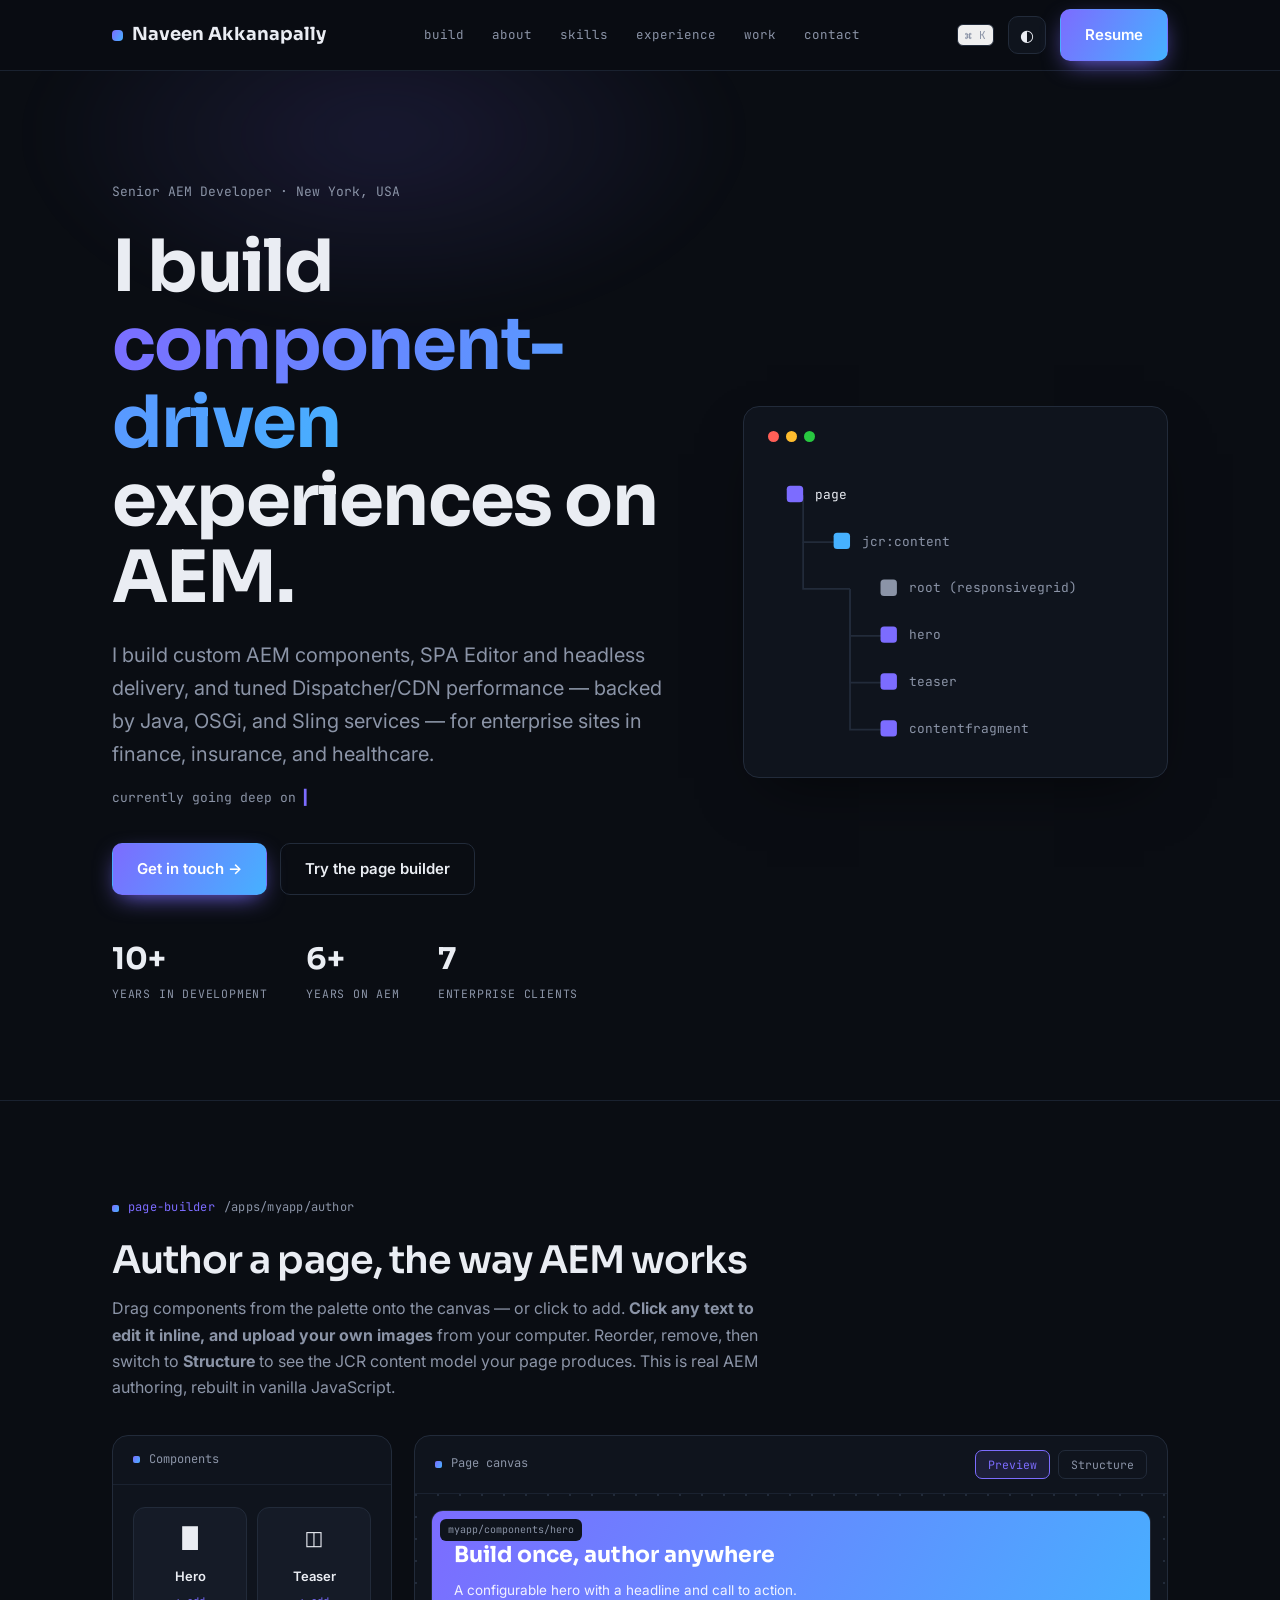
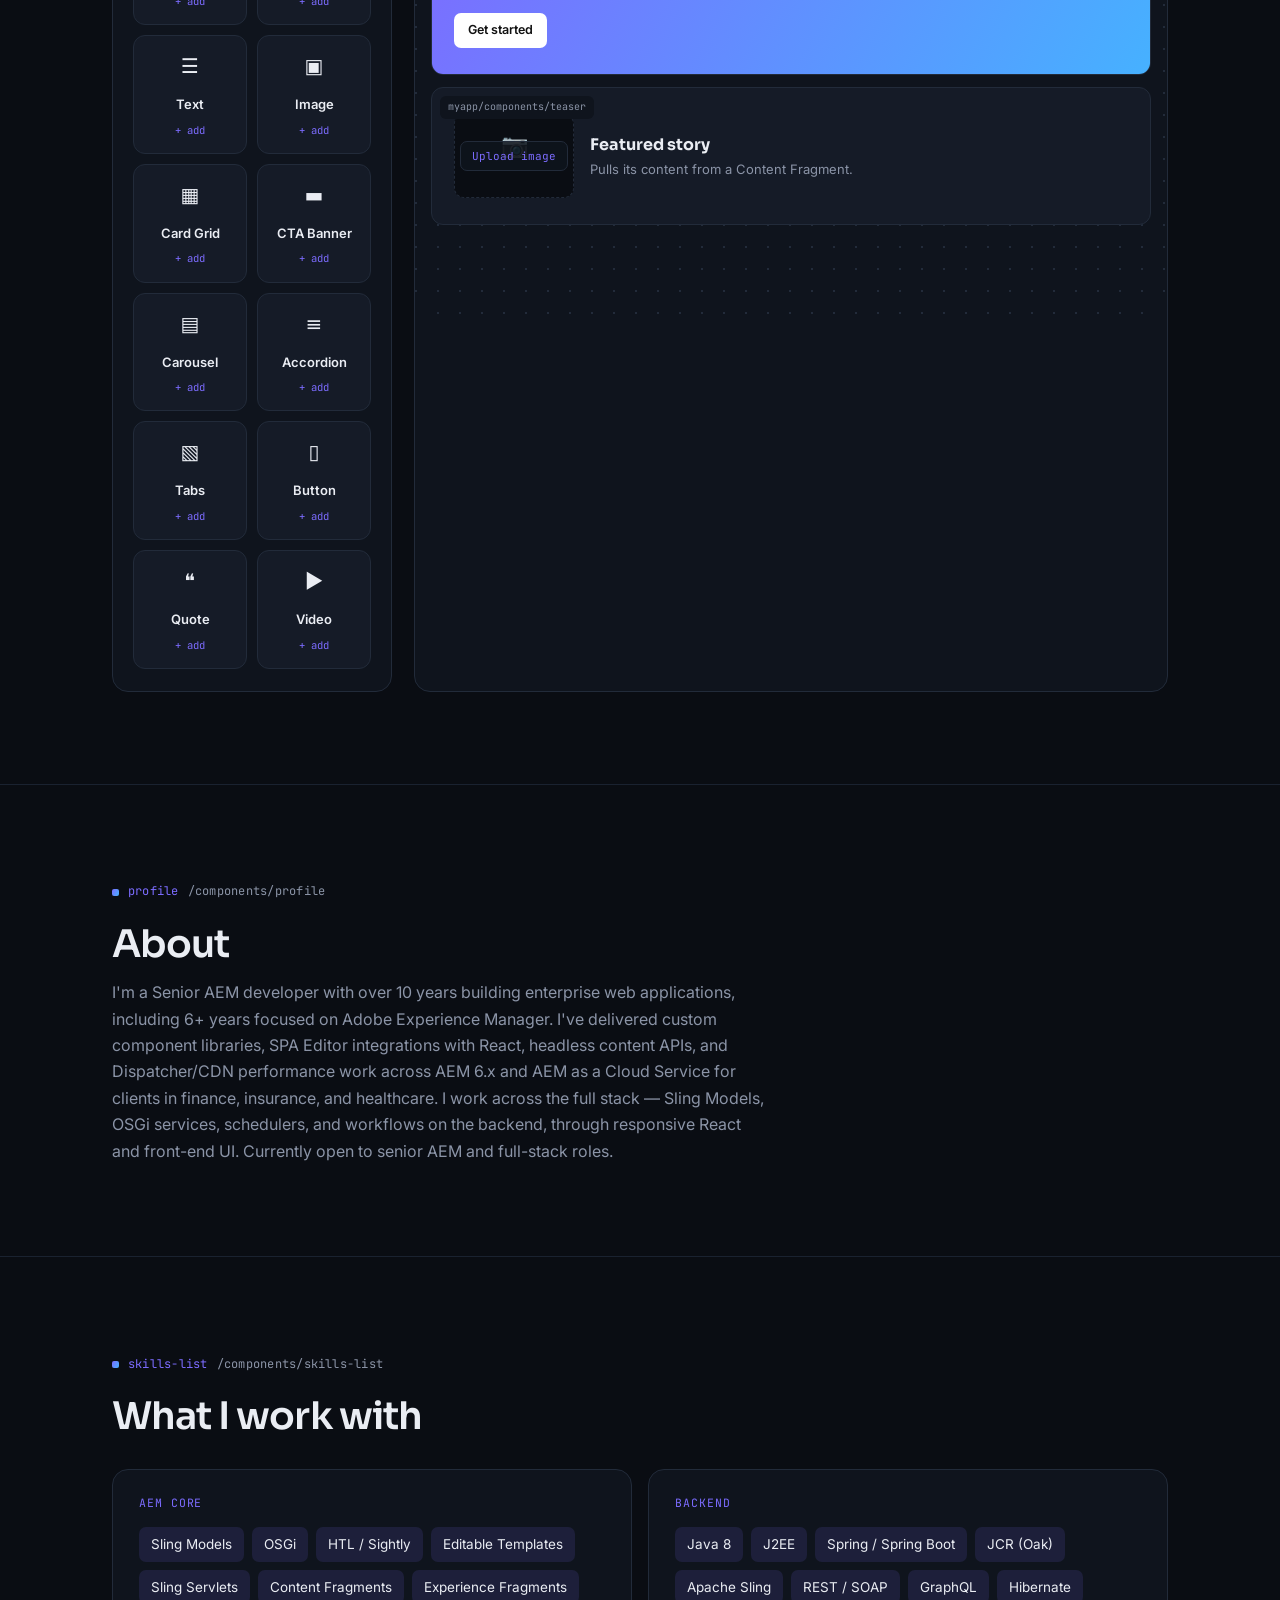
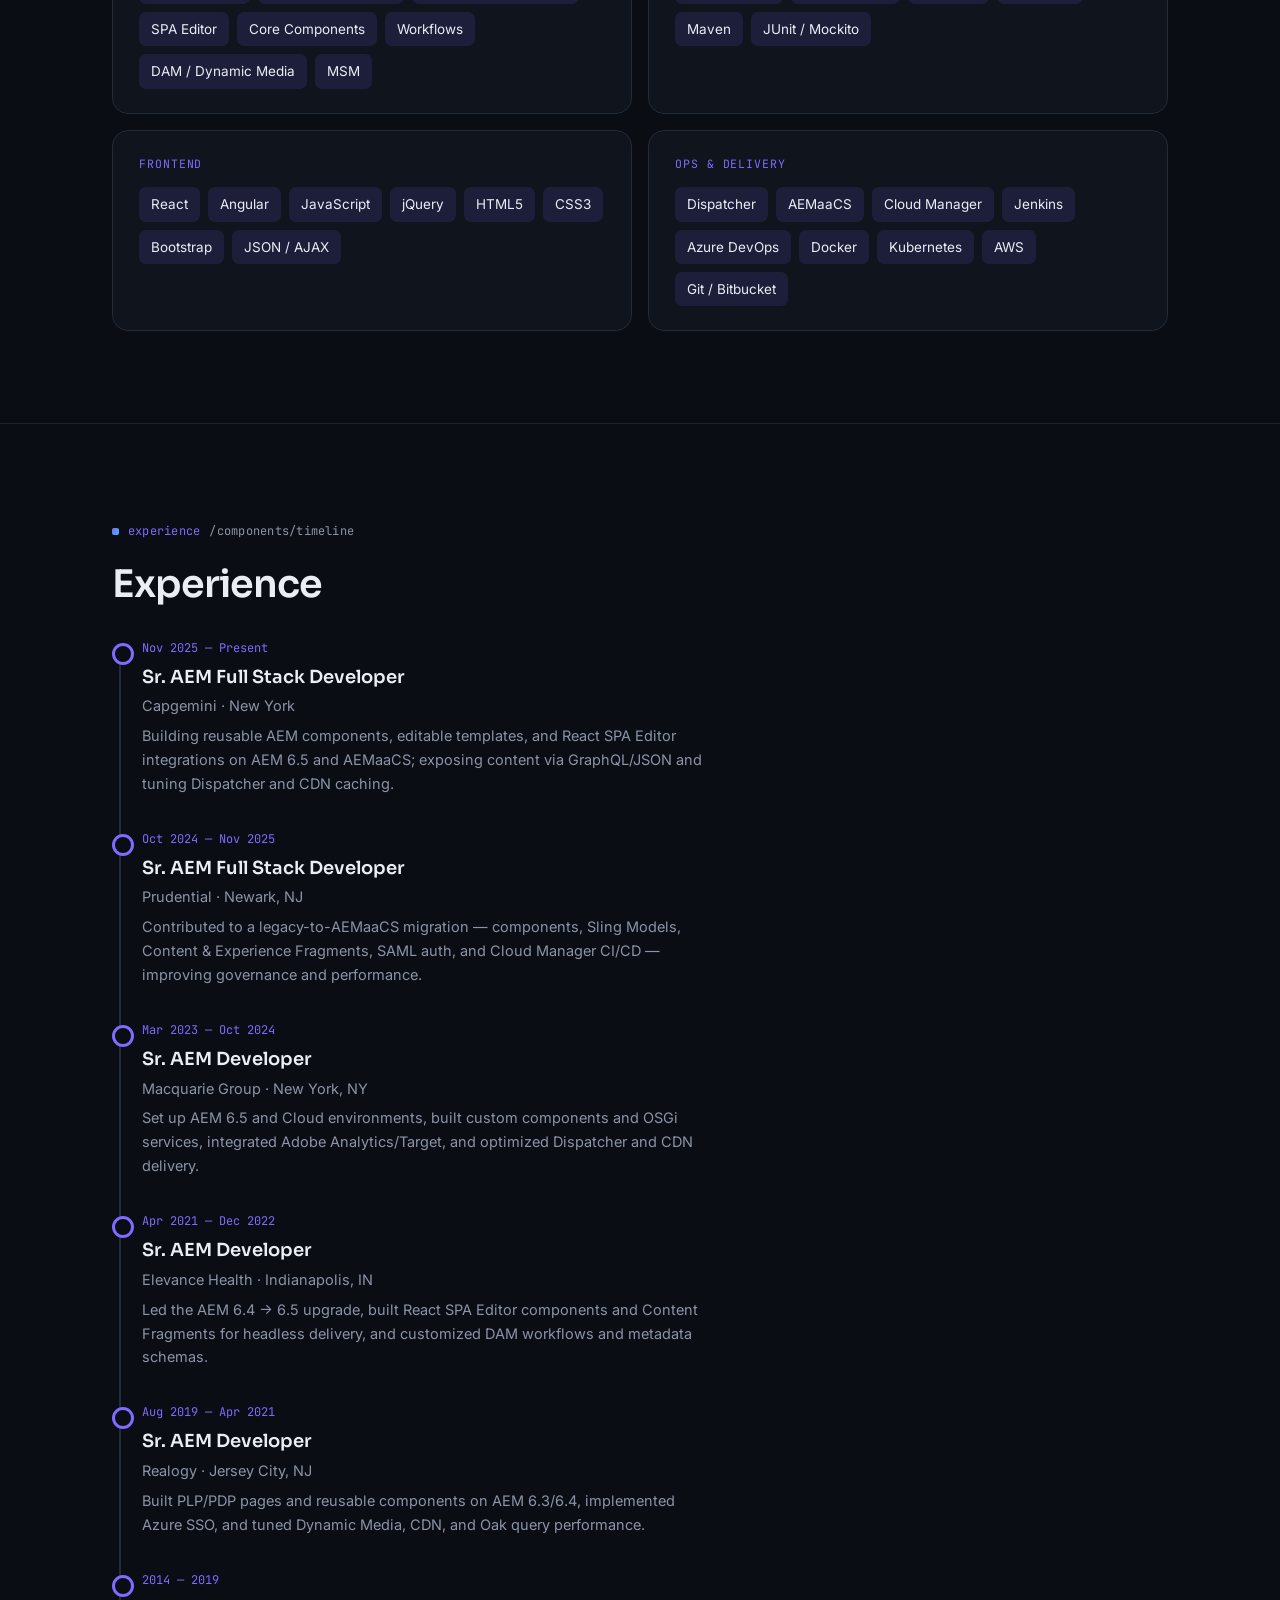
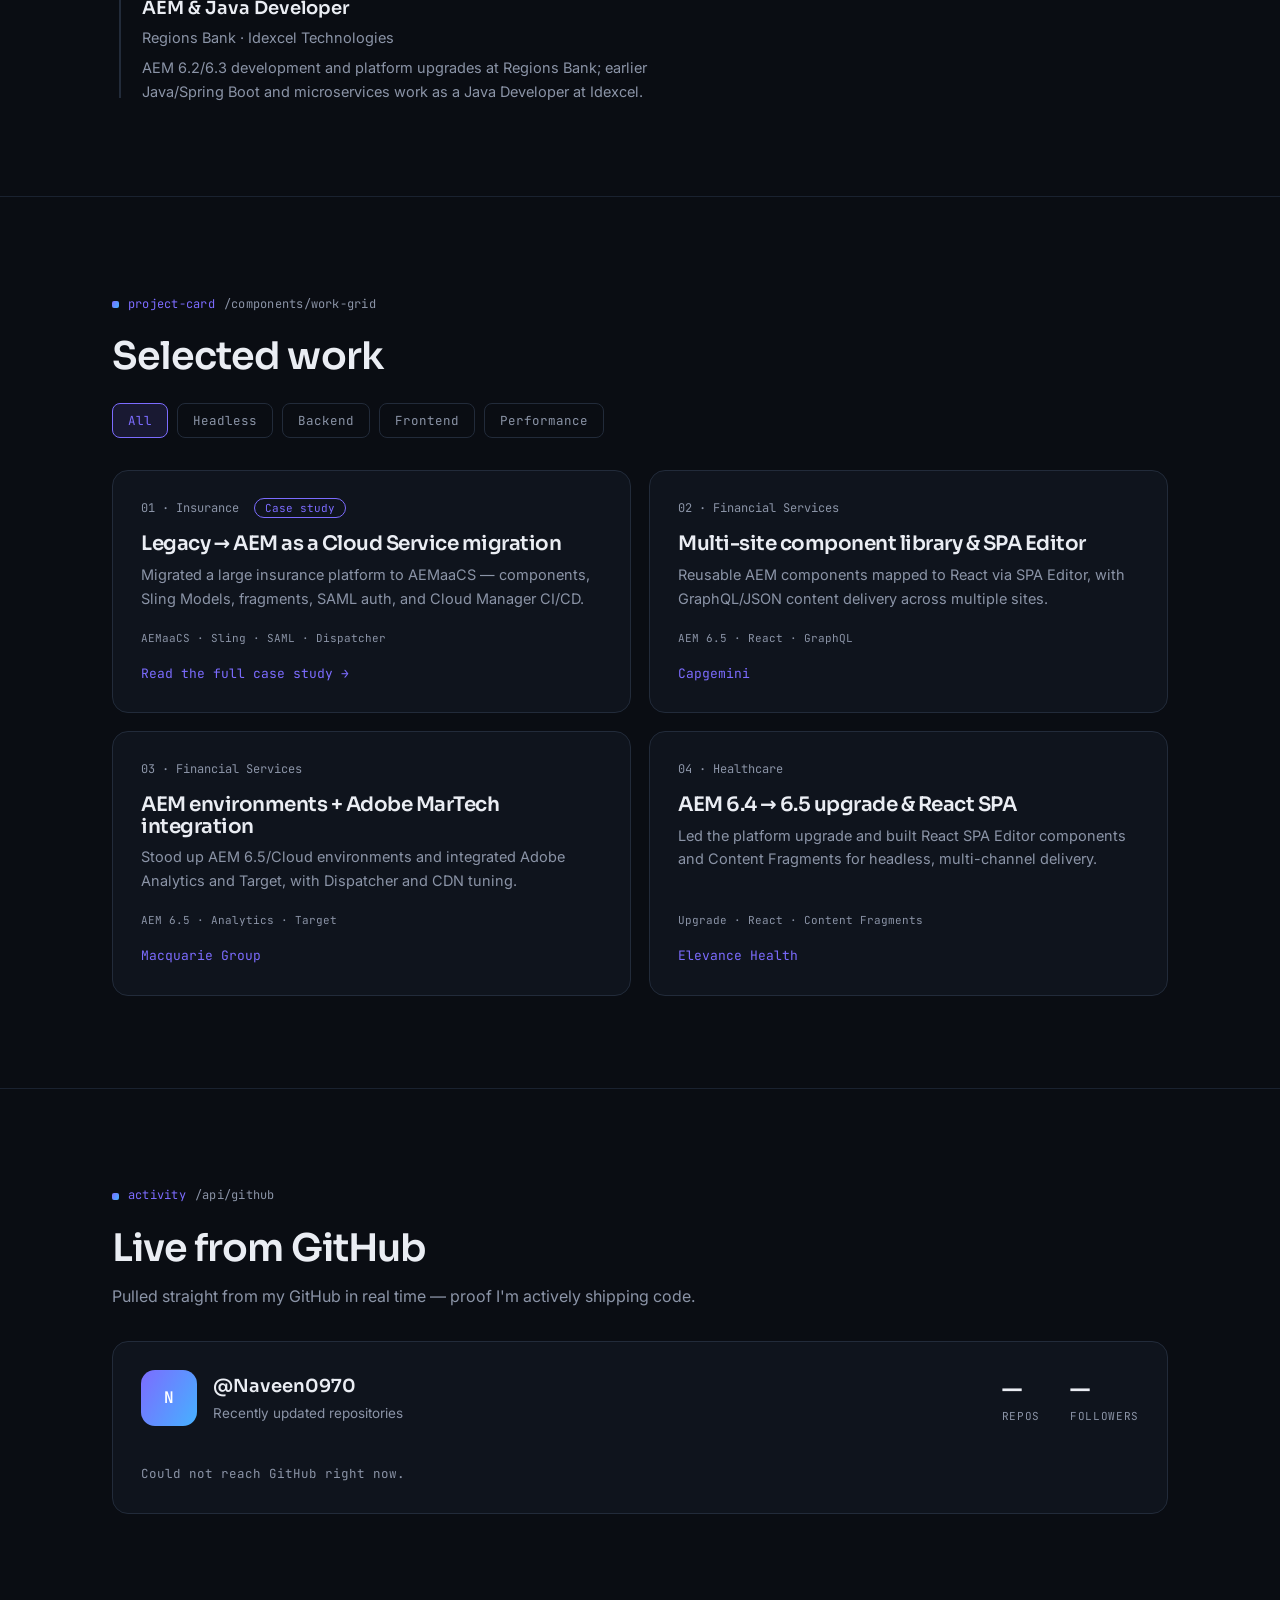
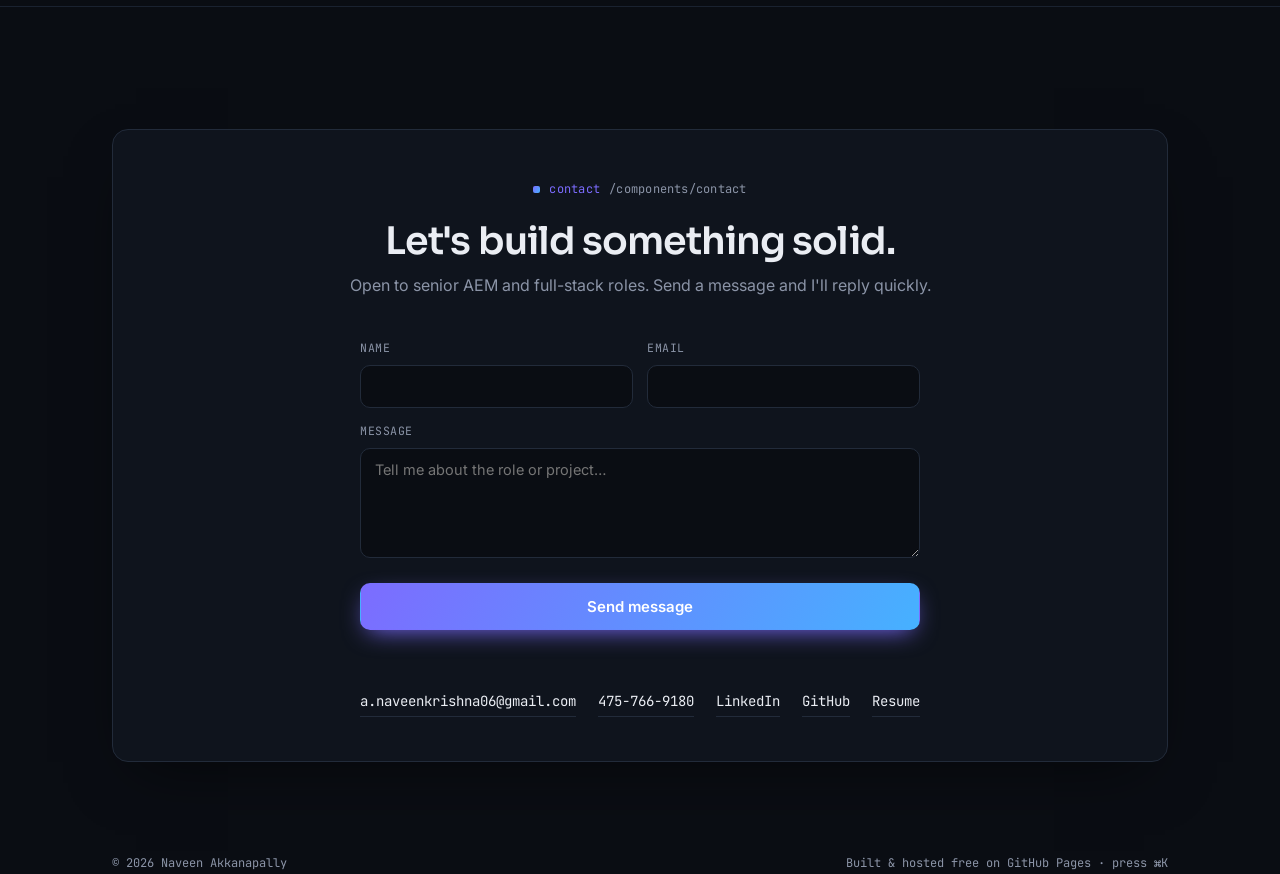
==== commit 8c3d13e8: "Add files via upload Add linkedin" ====
--- a/index.html
+++ b/index.html
@@ -259,7 +259,7 @@
       <div class="links-row">
         <a href="mailto:a.naveenkrishna06@gmail.com">a.naveenkrishna06@gmail.com</a>
         <a href="tel:+14757669180">475-766-9180</a>
-        <a href="[https://linkedin.com/in/yourprofile]">LinkedIn</a>
+        <a href="https://www.linkedin.com/in/naveen-a-7741b11ab/" target="_blank" rel="noopener">LinkedIn</a>
         <a href="https://github.com/Naveen0970" target="_blank" rel="noopener">GitHub</a>
         <a href="[link-to-resume.pdf]">Resume</a>
       </div>
